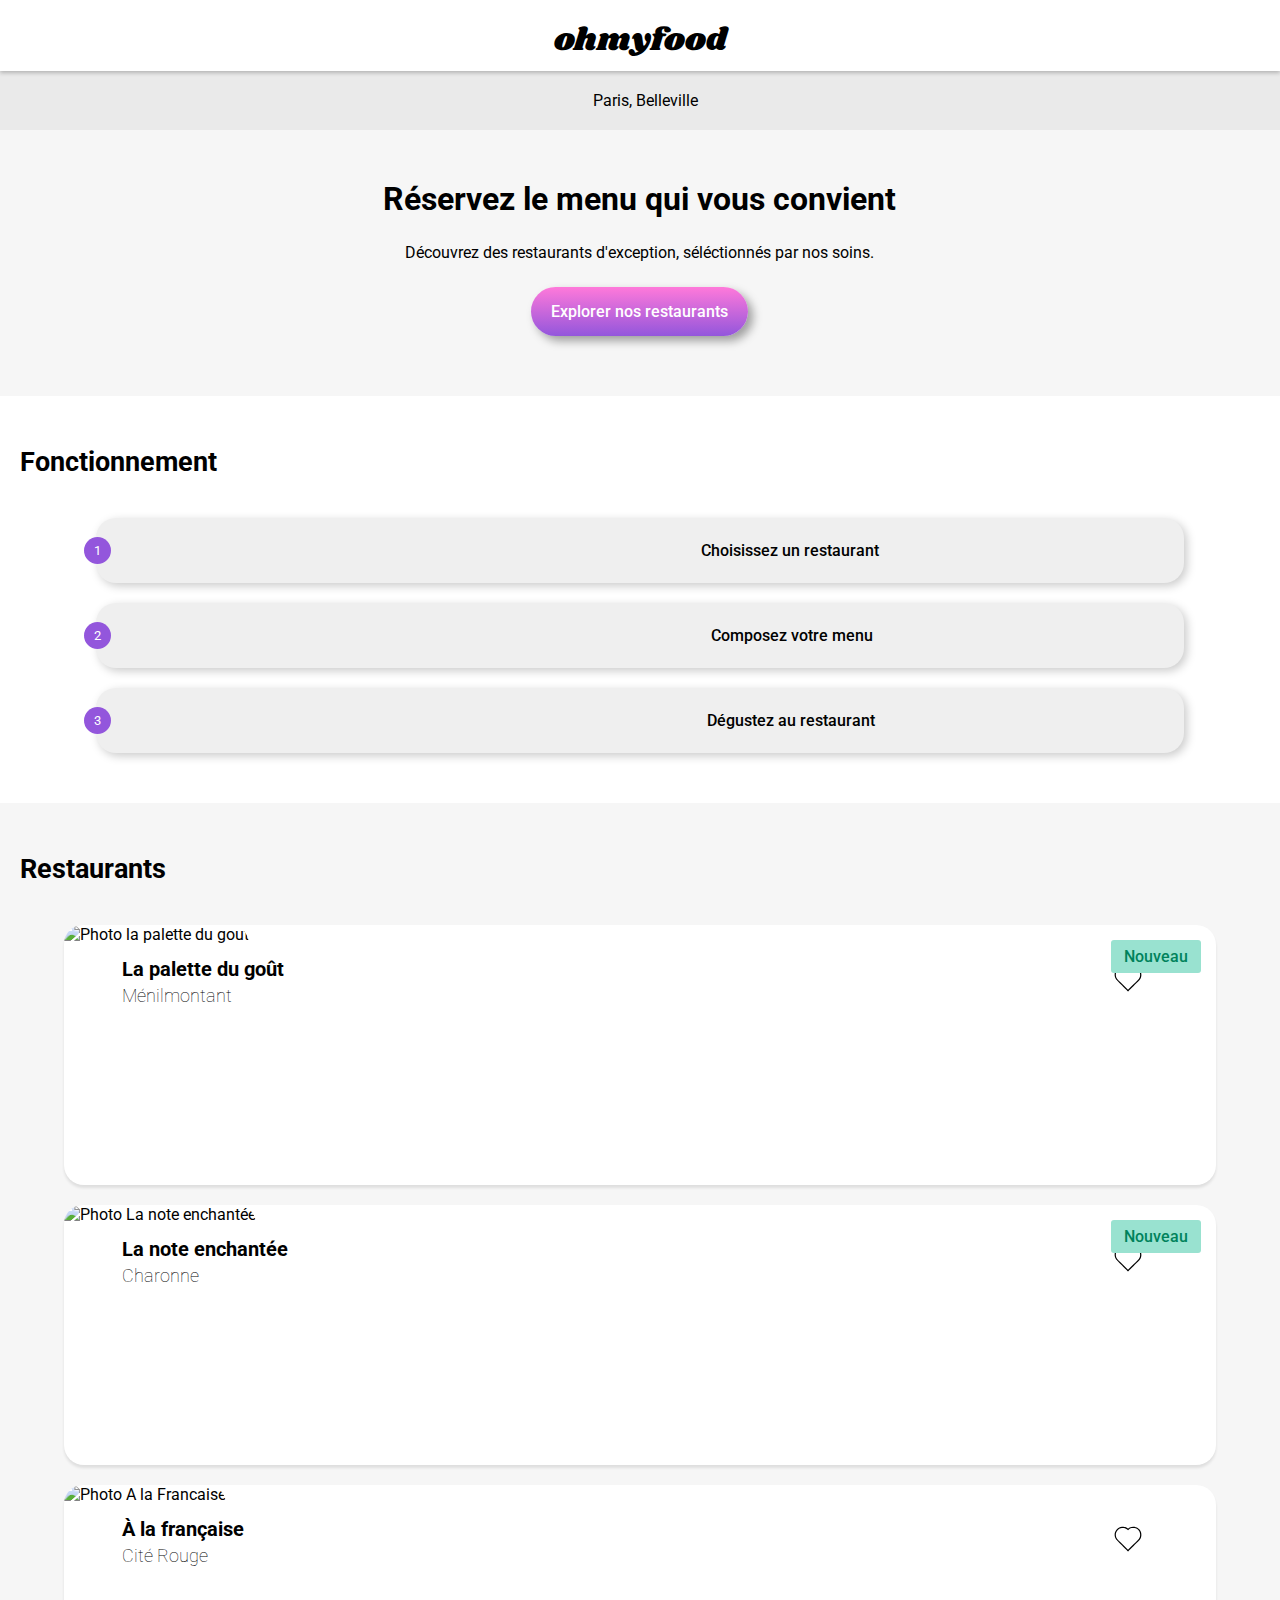
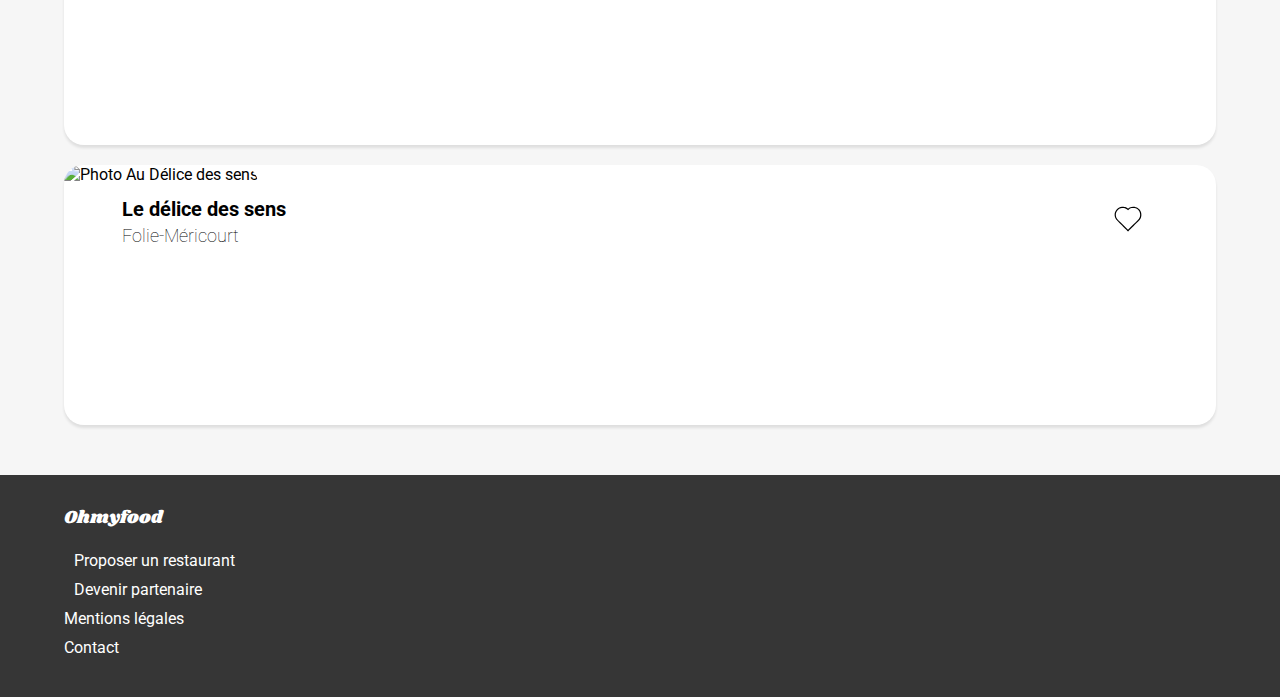
==== index.html @ a5ba0d04 "Update Main Page" ====
<!DOCTYPE html>
<html lang="fr">

<head>
    <meta charset="UTF-8">
    <meta name="viewport" content="width=device-width, initial-scale=1.0">
    <meta name="author" content="Christopher Ferreira">
    <meta name="description" content="Accueil - OhMyFood">

    <!-- CDN FONTAwesome-->
    <script src="https://kit.fontawesome.com/409901b42c.js" crossorigin="anonymous"></script>

    <!-- Fonts Shrikhand & Roboto-->
    <link rel="preconnect" href="https://fonts.googleapis.com">
    <link rel="preconnect" href="https://fonts.gstatic.com" crossorigin>
    <link
        href="https://fonts.googleapis.com/css2?family=Roboto:ital,wght@0,100;0,300;0,400;0,500;0,700;1,300;1,400&family=Shrikhand&display=swap"
        rel="stylesheet">

    <!-- Style File -->
    <link rel="stylesheet" href="./CSS/style.css">

    <title>Oh My Food - HomePage</title>
</head>

<body>
    <header class="header">
        <h1 class="logo">ohmyfood</h1>
    </header>

    <section class="banner">
        <div class="localisation">
            <i class="fas fa-map-marker-alt"></i>
            <p class="loca-txt">Paris, Belleville</p>
        </div>
        <div class="exploration">
            <div class="explo-content">
                <h1 class="explo-title">Réservez le menu qui vous convient</h1>
                <p class="explo-txt">Découvrez des restaurants d'exception, séléctionnés par nos soins.</p>
                <a href="#" class="btn-explo">Explorer nos restaurants</a>
            </div>
        </div>
    </section>

    <main>
        <div class="fonctionnement">
            <h1>Fonctionnement</h1>
            <button class="btn-fonction">
                <span class="number">1</span>
                <i class="fas fa-mobile-alt fa-lg logo-fonction"></i>
                <p>Choisissez un restaurant</p>
            </button>
            <button class="btn-fonction">
                <span class="number">2</span>
                <i class="fas fa-list-ul fa-lg logo-fonction"></i>
                <p>Composez votre menu</p>
            </button>
            <button class="btn-fonction">
                <span class="number">3</span>
                <i class="fas fa-store fa-lg logo-fonction"></i>
                <p>Dégustez au restaurant</p>
            </button>
        </div>
        <div class="restaurant">
            <h1>Restaurants</h1>
            <a href="./palettedugout.html" class="card-restaurant">
                <span class="new">Nouveau</span>
                <img src="./images/restaurants/jay-wennington-N_Y88TWmGwA-unsplash.jpg" alt="Photo la palette du gout">
                <div class="card-content">
                    <div class="card-txt">
                        <h2>La palette du goût</h2>
                        <p>Ménilmontant</p>
                    </div>
                    <div class="like-box">
                        <?xml version="1.0" standalone="no"?>
                        <!DOCTYPE svg
                            PUBLIC "-//W3C//DTD SVG 20010904//EN" "http://www.w3.org/TR/2001/REC-SVG-20010904/DTD/svg10.dtd">
                        <svg version="1.0" xmlns="http://www.w3.org/2000/svg" class="card-like" width="1280.000000pt"
                            height="1280.000000pt" viewBox="0 0 1280.000000 1280.000000"
                            preserveAspectRatio="xMidYMid meet">
                            <g transform="translate(0.000000,1280.000000) scale(0.100000,-0.100000)" fill="#000000"
                                stroke="none">
                                <path d="M5120 9019 c-413 -37 -793 -219 -1086 -520 -241 -249 -390 -538 -461
                        -894 -25 -128 -25 -492 0 -620 53 -266 158 -511 308 -718 54 -74 2504 -2537
                        2524 -2537 16 0 2415 2407 2472 2480 222 286 343 594 374 958 34 389 -83 809
                        -319 1142 -86 121 -270 306 -392 392 -522 370 -1204 427 -1775 149 -102 -50
                        -229 -128 -300 -185 -22 -18 -45 -35 -51 -39 -6 -3 -58 27 -115 68 -122 88
                        -345 202 -477 245 -124 40 -263 67 -402 80 -128 11 -164 11 -300 -1z m462
                        -278 c270 -58 515 -188 721 -381 l98 -93 27 24 c15 13 62 56 105 96 175 162
                        379 272 624 337 274 73 605 58 873 -39 715 -259 1115 -1021 923 -1760 -50
                        -193 -132 -363 -249 -517 -39 -52 -476 -496 -1183 -1203 l-1121 -1120 -1121
                        1120 c-720 720 -1143 1150 -1184 1204 -123 163 -219 379 -266 601 -29 139 -32
                        408 -6 545 43 222 146 458 271 625 134 179 342 350 540 444 137 66 325 121
                        476 140 90 11 377 -3 472 -23z" />
                            </g>
                        </svg>
                    </div>
                </div>
            </a>
            <a href="./noteenchantee.html" class="card-restaurant">
                <span class="new">Nouveau</span>
                <img src="./images/restaurants/stil-u2Lp8tXIcjw-unsplash.jpg" alt="Photo La note enchantée">
                <div class="card-content">
                    <div class="card-txt">
                        <h2>La note enchantée</h2>
                        <p>Charonne</p>
                    </div>
                    <div class="like-box">
                        <?xml version="1.0" standalone="no"?>
                        <!DOCTYPE svg
                            PUBLIC "-//W3C//DTD SVG 20010904//EN" "http://www.w3.org/TR/2001/REC-SVG-20010904/DTD/svg10.dtd">
                        <svg version="1.0" xmlns="http://www.w3.org/2000/svg" class="card-like" width="1280.000000pt"
                            height="1280.000000pt" viewBox="0 0 1280.000000 1280.000000"
                            preserveAspectRatio="xMidYMid meet">
                            <g transform="translate(0.000000,1280.000000) scale(0.100000,-0.100000)" fill="#000000"
                                stroke="none">
                                <path d="M5120 9019 c-413 -37 -793 -219 -1086 -520 -241 -249 -390 -538 -461
                        -894 -25 -128 -25 -492 0 -620 53 -266 158 -511 308 -718 54 -74 2504 -2537
                        2524 -2537 16 0 2415 2407 2472 2480 222 286 343 594 374 958 34 389 -83 809
                        -319 1142 -86 121 -270 306 -392 392 -522 370 -1204 427 -1775 149 -102 -50
                        -229 -128 -300 -185 -22 -18 -45 -35 -51 -39 -6 -3 -58 27 -115 68 -122 88
                        -345 202 -477 245 -124 40 -263 67 -402 80 -128 11 -164 11 -300 -1z m462
                        -278 c270 -58 515 -188 721 -381 l98 -93 27 24 c15 13 62 56 105 96 175 162
                        379 272 624 337 274 73 605 58 873 -39 715 -259 1115 -1021 923 -1760 -50
                        -193 -132 -363 -249 -517 -39 -52 -476 -496 -1183 -1203 l-1121 -1120 -1121
                        1120 c-720 720 -1143 1150 -1184 1204 -123 163 -219 379 -266 601 -29 139 -32
                        408 -6 545 43 222 146 458 271 625 134 179 342 350 540 444 137 66 325 121
                        476 140 90 11 377 -3 472 -23z" />
                            </g>
                        </svg>
                    </div>
                </div>
            </a>
            <a href="./alafrancaise.html" class="card-restaurant">
                <img src="./images/restaurants/toa-heftiba-DQKerTsQwi0-unsplash.jpg" alt="Photo A la Francaise">
                <div class="card-content">
                    <div class="card-txt">
                        <h2>À la française</h2>
                        <p>Cité Rouge</p>
                    </div>
                    <div class="like-box">
                        <?xml version="1.0" standalone="no"?>
                        <!DOCTYPE svg
                            PUBLIC "-//W3C//DTD SVG 20010904//EN" "http://www.w3.org/TR/2001/REC-SVG-20010904/DTD/svg10.dtd">
                        <svg version="1.0" xmlns="http://www.w3.org/2000/svg" class="card-like" width="1280.000000pt"
                            height="1280.000000pt" viewBox="0 0 1280.000000 1280.000000"
                            preserveAspectRatio="xMidYMid meet">
                            <g transform="translate(0.000000,1280.000000) scale(0.100000,-0.100000)" fill="#000000"
                                stroke="none">
                                <path d="M5120 9019 c-413 -37 -793 -219 -1086 -520 -241 -249 -390 -538 -461
                        -894 -25 -128 -25 -492 0 -620 53 -266 158 -511 308 -718 54 -74 2504 -2537
                        2524 -2537 16 0 2415 2407 2472 2480 222 286 343 594 374 958 34 389 -83 809
                        -319 1142 -86 121 -270 306 -392 392 -522 370 -1204 427 -1775 149 -102 -50
                        -229 -128 -300 -185 -22 -18 -45 -35 -51 -39 -6 -3 -58 27 -115 68 -122 88
                        -345 202 -477 245 -124 40 -263 67 -402 80 -128 11 -164 11 -300 -1z m462
                        -278 c270 -58 515 -188 721 -381 l98 -93 27 24 c15 13 62 56 105 96 175 162
                        379 272 624 337 274 73 605 58 873 -39 715 -259 1115 -1021 923 -1760 -50
                        -193 -132 -363 -249 -517 -39 -52 -476 -496 -1183 -1203 l-1121 -1120 -1121
                        1120 c-720 720 -1143 1150 -1184 1204 -123 163 -219 379 -266 601 -29 139 -32
                        408 -6 545 43 222 146 458 271 625 134 179 342 350 540 444 137 66 325 121
                        476 140 90 11 377 -3 472 -23z" />
                            </g>
                        </svg>
                    </div>
                </div>
            </a>
            <a href="./delicedessens.html" class="card-restaurant">
                <img src="./images/restaurants/louis-hansel-shotsoflouis-qNBGVyOCY8Q-unsplash.jpg"
                    alt="Photo Au Délice des sens">
                <div class="card-content">
                    <div class="card-txt">
                        <h2>Le délice des sens</h2>
                        <p>Folie-Méricourt</p>
                    </div>
                    <div class="like-box">
                        <?xml version="1.0" standalone="no"?>
                        <!DOCTYPE svg
                            PUBLIC "-//W3C//DTD SVG 20010904//EN" "http://www.w3.org/TR/2001/REC-SVG-20010904/DTD/svg10.dtd">
                        <svg version="1.0" xmlns="http://www.w3.org/2000/svg" class="card-like" width="1280.000000pt"
                            height="1280.000000pt" viewBox="0 0 1280.000000 1280.000000"
                            preserveAspectRatio="xMidYMid meet">
                            <g transform="translate(0.000000,1280.000000) scale(0.100000,-0.100000)" fill="#000000"
                                stroke="none">
                                <path d="M5120 9019 c-413 -37 -793 -219 -1086 -520 -241 -249 -390 -538 -461
                        -894 -25 -128 -25 -492 0 -620 53 -266 158 -511 308 -718 54 -74 2504 -2537
                        2524 -2537 16 0 2415 2407 2472 2480 222 286 343 594 374 958 34 389 -83 809
                        -319 1142 -86 121 -270 306 -392 392 -522 370 -1204 427 -1775 149 -102 -50
                        -229 -128 -300 -185 -22 -18 -45 -35 -51 -39 -6 -3 -58 27 -115 68 -122 88
                        -345 202 -477 245 -124 40 -263 67 -402 80 -128 11 -164 11 -300 -1z m462
                        -278 c270 -58 515 -188 721 -381 l98 -93 27 24 c15 13 62 56 105 96 175 162
                        379 272 624 337 274 73 605 58 873 -39 715 -259 1115 -1021 923 -1760 -50
                        -193 -132 -363 -249 -517 -39 -52 -476 -496 -1183 -1203 l-1121 -1120 -1121
                        1120 c-720 720 -1143 1150 -1184 1204 -123 163 -219 379 -266 601 -29 139 -32
                        408 -6 545 43 222 146 458 271 625 134 179 342 350 540 444 137 66 325 121
                        476 140 90 11 377 -3 472 -23z" />
                            </g>
                        </svg>
                    </div>
                </div>
            </a>
        </div>
    </main>

    <footer>
        <div class="footer-content">
            <h1>Ohmyfood</h1>
            <a href="#"><i class="fas fa-utensils fa-sm footer-icon"></i> Proposer un restaurant</a>
            <a href="#"><i class="fas fa-hands-helping fa-xs footer-icon"></i>Devenir partenaire</a>
            <a href="#">Mentions légales</a>
            <a href="mailto:ferreiradivers@gmail.com">Contact</a>
        </div>
    </footer>
</body>

</html>
---- CSS/style.css ----
/* Fonts Variables */
/* Colors */
/* WebSite CSS */
* {
  margin: 0;
  font-family: "Roboto", sans-serif;
}

/* HEADER Block */
.header {
  position: relative;
  padding: 17px 0 7px 0;
  -webkit-box-shadow: 0 2px 4px rgba(0, 0, 0, 0.23);
          box-shadow: 0 2px 4px rgba(0, 0, 0, 0.23);
}

.header-menu {
  display: -webkit-box;
  display: -ms-flexbox;
  display: flex;
  -webkit-box-orient: horizontal;
  -webkit-box-direction: normal;
      -ms-flex-direction: row;
          flex-direction: row;
  -webkit-box-align: center;
      -ms-flex-align: center;
          align-items: center;
  -webkit-box-pack: start;
      -ms-flex-pack: start;
          justify-content: flex-start;
}

.logo {
  font-family: "Shrikhand", cursive;
  text-align: center;
  font-weight: 400;
}

/* Banner Block */
.banner {
  background-color: #f6f6f6;
  width: 100%;
}

/* Localisation Zone */
.localisation {
  width: 100%;
  background-color: #eaeaea;
  padding: 20px 0 20px 0;
  display: -webkit-box;
  display: -ms-flexbox;
  display: flex;
  -webkit-box-orient: horizontal;
  -webkit-box-direction: normal;
      -ms-flex-direction: row;
          flex-direction: row;
  -webkit-box-pack: center;
      -ms-flex-pack: center;
          justify-content: center;
  -ms-flex-line-pack: center;
      align-content: center;
  gap: 10px;
}

.loca-txt {
  font-weight: normal;
}

/* Exploration */
.exploration {
  width: 100%;
  padding: 50px 0 60px 0;
}

.explo-content {
  width: 86%;
  text-align: center;
  margin: auto;
  display: -webkit-box;
  display: -ms-flexbox;
  display: flex;
  -ms-flex-line-pack: center;
      align-content: center;
  -webkit-box-align: center;
      -ms-flex-align: center;
          align-items: center;
  -webkit-box-orient: vertical;
  -webkit-box-direction: normal;
      -ms-flex-direction: column;
          flex-direction: column;
  gap: 25px;
}

/* Bouton Explorer */
.btn-explo {
  border: none;
  text-decoration: none;
  font-weight: 500;
  font-size: 16;
  color: #fff;
  border-radius: 100px;
  padding: 15px 20px;
  background-image: -webkit-gradient(linear, left bottom, left top, from(#9356DC), to(#FF79DA));
  background-image: linear-gradient(0deg, #9356DC, #FF79DA);
  -webkit-box-shadow: 5px 5px 10px rgba(0, 0, 0, 0.356);
          box-shadow: 5px 5px 10px rgba(0, 0, 0, 0.356);
}

.btn-explo:hover {
  cursor: pointer;
  opacity: 0.7;
  -webkit-box-shadow: 5px 4px 3px rgba(0, 0, 0, 0.296);
          box-shadow: 5px 4px 3px rgba(0, 0, 0, 0.296);
}

/* Main Content */
main {
  width: 100%;
  display: -webkit-box;
  display: -ms-flexbox;
  display: flex;
  -webkit-box-orient: vertical;
  -webkit-box-direction: normal;
      -ms-flex-direction: column;
          flex-direction: column;
  -webkit-box-align: center;
      -ms-flex-align: center;
          align-items: center;
}

/* Fonctionnement Block */
.fonctionnement {
  width: 100%;
  display: -webkit-box;
  display: -ms-flexbox;
  display: flex;
  -webkit-box-orient: vertical;
  -webkit-box-direction: normal;
      -ms-flex-direction: column;
          flex-direction: column;
  -ms-flex-line-pack: start;
      align-content: flex-start;
  gap: 20px;
  padding: 50px 0 50px 0;
}

.fonctionnement h1 {
  font-weight: bold;
  font-size: 27px;
  padding: 0 0 20px 20px;
}

/* Bouton Fonction */
.btn-fonction {
  position: relative;
  display: -webkit-box;
  display: -ms-flexbox;
  display: flex;
  -webkit-box-orient: horizontal;
  -webkit-box-direction: normal;
      -ms-flex-direction: row;
          flex-direction: row;
  -ms-flex-line-pack: center;
      align-content: center;
  -webkit-box-align: center;
      -ms-flex-align: center;
          align-items: center;
  -webkit-box-pack: space-evenly;
      -ms-flex-pack: space-evenly;
          justify-content: space-evenly;
  width: 85%;
  margin: auto;
  border-radius: 20px;
  height: 65px;
  border: none;
  -webkit-box-shadow: 3px 3px 10px rgba(0, 0, 0, 0.206);
          box-shadow: 3px 3px 10px rgba(0, 0, 0, 0.206);
}

.btn-fonction:hover {
  cursor: pointer;
  background-color: #ff79d918;
}

.number {
  display: block;
  position: absolute;
  left: -12px;
  background-color: #9356DC;
  color: #fff;
  border-radius: 50px;
  padding: 6px 10px;
}

.logo-fonction {
  color: #808080;
}

.btn-fonction p {
  font-size: 16px;
  font-weight: 500;
}

/* Restaurant List Block */
.restaurant {
  width: 100%;
  background-color: #f6f6f6;
  display: -webkit-box;
  display: -ms-flexbox;
  display: flex;
  -webkit-box-orient: vertical;
  -webkit-box-direction: normal;
      -ms-flex-direction: column;
          flex-direction: column;
  padding: 50px 0 50px 0;
  gap: 20px;
}

.restaurant h1 {
  font-weight: bold;
  font-size: 27px;
  padding: 0 0 20px 20px;
}

/* Card Restaurants */
.card-restaurant {
  width: 90%;
  height: 260px;
  background-color: #fff;
  border-radius: 20px;
  margin: auto;
  display: block;
  position: relative;
  -webkit-box-shadow: 0 3px 3px rgba(0, 0, 0, 0.096);
          box-shadow: 0 3px 3px rgba(0, 0, 0, 0.096);
  text-decoration: none;
  color: #000;
}

.card-restaurant:hover {
  cursor: pointer;
  opacity: 0.7;
  -webkit-box-shadow: 5px 4px 3px rgba(0, 0, 0, 0.296);
          box-shadow: 5px 4px 3px rgba(0, 0, 0, 0.296);
}

.card-restaurant img {
  width: 100%;
  height: 70%;
  border-radius: 20px 20px 0 0;
  -o-object-fit: cover;
     object-fit: cover;
}

.card-content {
  width: 90%;
  display: -webkit-box;
  display: -ms-flexbox;
  display: flex;
  margin: auto;
  -webkit-box-orient: horizontal;
  -webkit-box-direction: normal;
      -ms-flex-direction: row;
          flex-direction: row;
  -webkit-box-pack: justify;
      -ms-flex-pack: justify;
          justify-content: space-between;
  -webkit-box-align: center;
      -ms-flex-align: center;
          align-items: center;
}

.card-restaurant h2 {
  font-size: 20px;
  font-weight: bold;
  margin-bottom: 4px;
}

.card-content p {
  font-size: 18px;
  font-weight: lighter;
}

.card-like {
  width: 60px;
  height: 70px;
}

/* Etiquette New */
.new {
  position: absolute;
  top: 15px;
  right: 15px;
  padding: 7px 13px;
  border-radius: 3px;
  background-color: #99E2D0;
  color: #00825c;
  font-weight: 500;
  font-size: 16px;
}

/* FOOTER Block */
footer {
  width: 100%;
  background-color: #363636;
  color: #fff;
}

.footer-content {
  width: 90%;
  margin: auto;
  padding: 30px 0 40px 0;
  display: -webkit-box;
  display: -ms-flexbox;
  display: flex;
  -webkit-box-orient: vertical;
  -webkit-box-direction: normal;
      -ms-flex-direction: column;
          flex-direction: column;
  -webkit-box-align: start;
      -ms-flex-align: start;
          align-items: flex-start;
  gap: 10px;
}

.footer-content h1 {
  font-family: "Shrikhand", cursive;
  font-size: 18px;
  font-weight: 200;
  padding-bottom: 10px;
}

.footer-content a {
  text-decoration: none;
  color: #fff;
}

.footer-content a:hover {
  cursor: pointer;
  color: #FF79DA;
}

.footer-icon {
  margin-right: 10px;
}
/*# sourceMappingURL=style.css.map */
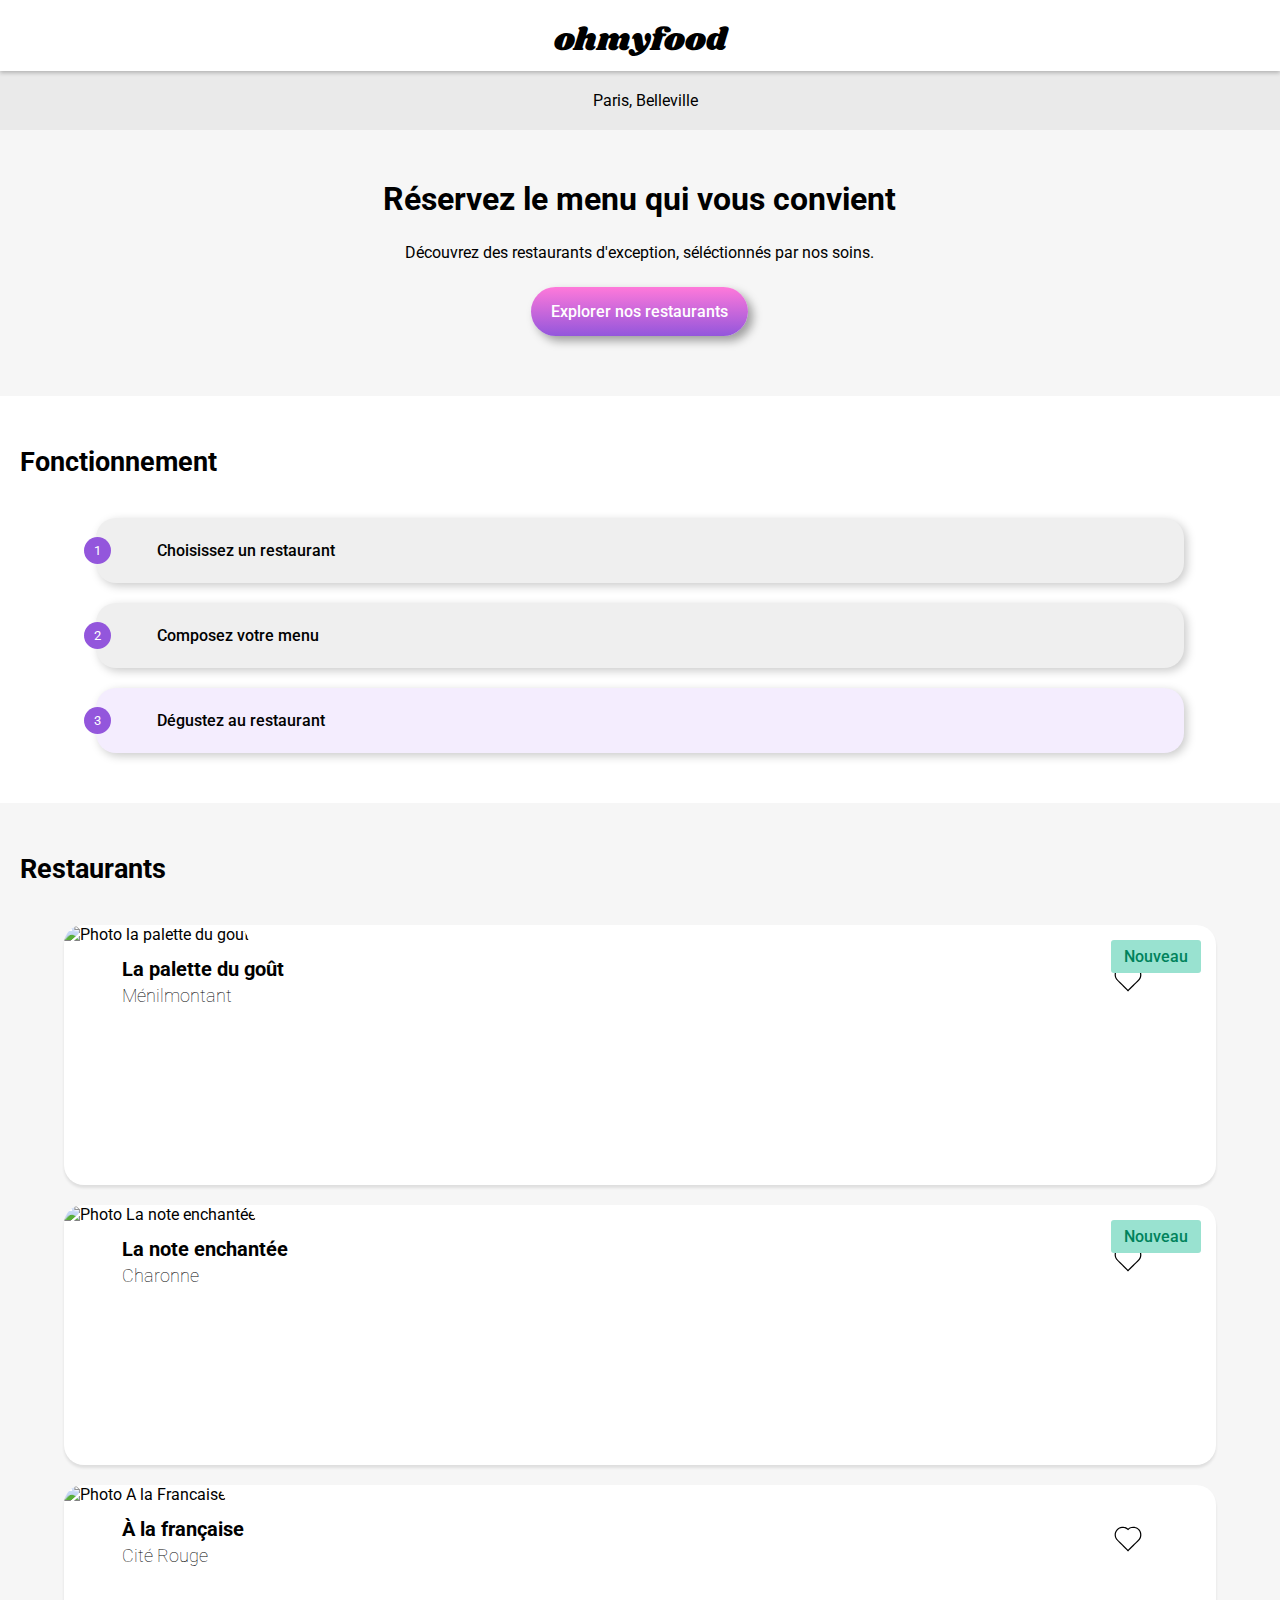
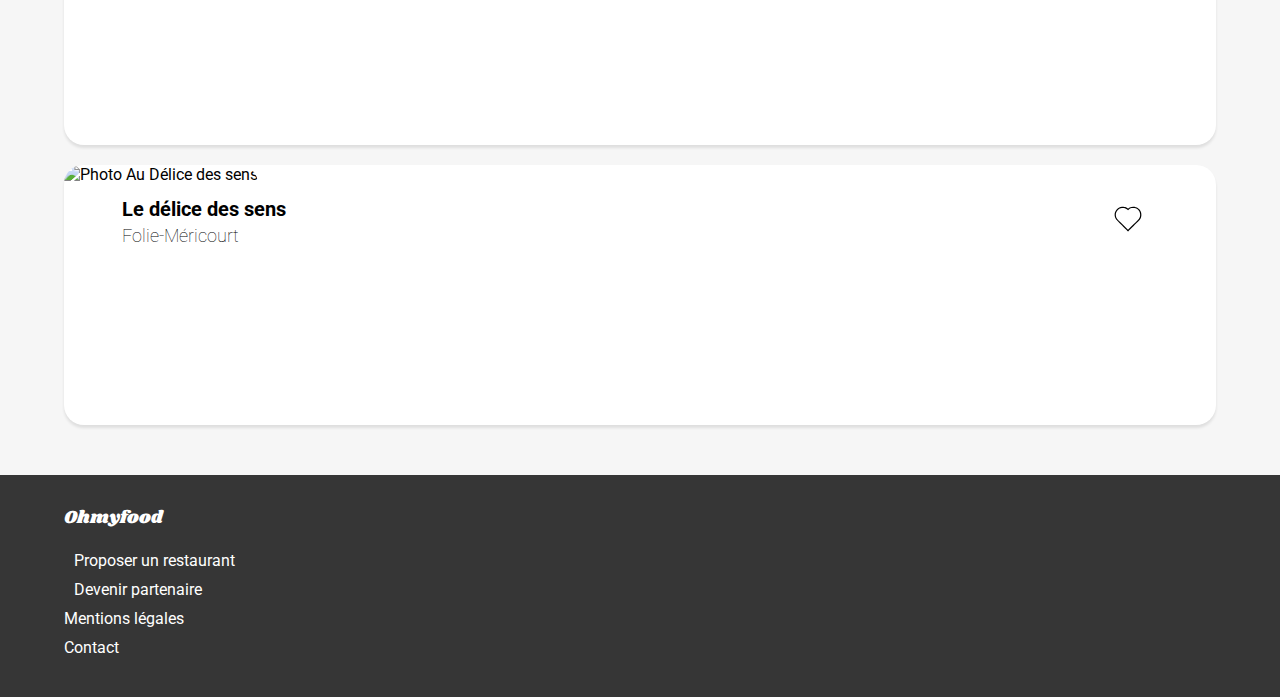
==== commit bd783102: "Menu 1" ====
--- a/index.html
+++ b/index.html
@@ -42,7 +42,7 @@
         </div>
     </section>
 
-    <main>
+    <main class="main-index">
         <div class="fonctionnement">
             <h1>Fonctionnement</h1>
             <button class="btn-fonction">
@@ -55,7 +55,7 @@
                 <i class="fas fa-list-ul fa-lg logo-fonction"></i>
                 <p>Composez votre menu</p>
             </button>
-            <button class="btn-fonction">
+            <button class="btn-fonction third-fonction">
                 <span class="number">3</span>
                 <i class="fas fa-store fa-lg logo-fonction"></i>
                 <p>Dégustez au restaurant</p>
@@ -72,12 +72,8 @@
                         <p>Ménilmontant</p>
                     </div>
                     <div class="like-box">
-                        <?xml version="1.0" standalone="no"?>
-                        <!DOCTYPE svg
-                            PUBLIC "-//W3C//DTD SVG 20010904//EN" "http://www.w3.org/TR/2001/REC-SVG-20010904/DTD/svg10.dtd">
-                        <svg version="1.0" xmlns="http://www.w3.org/2000/svg" class="card-like" width="1280.000000pt"
-                            height="1280.000000pt" viewBox="0 0 1280.000000 1280.000000"
-                            preserveAspectRatio="xMidYMid meet">
+                        <svg version="1.0" xmlns="http://www.w3.org/2000/svg" class="card-like"
+                            viewBox="0 0 1280.000000 1280.000000" preserveAspectRatio="xMidYMid meet">
                             <g transform="translate(0.000000,1280.000000) scale(0.100000,-0.100000)" fill="#000000"
                                 stroke="none">
                                 <path d="M5120 9019 c-413 -37 -793 -219 -1086 -520 -241 -249 -390 -538 -461
@@ -106,12 +102,8 @@
                         <p>Charonne</p>
                     </div>
                     <div class="like-box">
-                        <?xml version="1.0" standalone="no"?>
-                        <!DOCTYPE svg
-                            PUBLIC "-//W3C//DTD SVG 20010904//EN" "http://www.w3.org/TR/2001/REC-SVG-20010904/DTD/svg10.dtd">
-                        <svg version="1.0" xmlns="http://www.w3.org/2000/svg" class="card-like" width="1280.000000pt"
-                            height="1280.000000pt" viewBox="0 0 1280.000000 1280.000000"
-                            preserveAspectRatio="xMidYMid meet">
+                        <svg version="1.0" xmlns="http://www.w3.org/2000/svg" class="card-like"
+                            viewBox="0 0 1280.000000 1280.000000" preserveAspectRatio="xMidYMid meet">
                             <g transform="translate(0.000000,1280.000000) scale(0.100000,-0.100000)" fill="#000000"
                                 stroke="none">
                                 <path d="M5120 9019 c-413 -37 -793 -219 -1086 -520 -241 -249 -390 -538 -461
@@ -139,12 +131,8 @@
                         <p>Cité Rouge</p>
                     </div>
                     <div class="like-box">
-                        <?xml version="1.0" standalone="no"?>
-                        <!DOCTYPE svg
-                            PUBLIC "-//W3C//DTD SVG 20010904//EN" "http://www.w3.org/TR/2001/REC-SVG-20010904/DTD/svg10.dtd">
-                        <svg version="1.0" xmlns="http://www.w3.org/2000/svg" class="card-like" width="1280.000000pt"
-                            height="1280.000000pt" viewBox="0 0 1280.000000 1280.000000"
-                            preserveAspectRatio="xMidYMid meet">
+                        <svg version="1.0" xmlns="http://www.w3.org/2000/svg" class="card-like"
+                            viewBox="0 0 1280.000000 1280.000000" preserveAspectRatio="xMidYMid meet">
                             <g transform="translate(0.000000,1280.000000) scale(0.100000,-0.100000)" fill="#000000"
                                 stroke="none">
                                 <path d="M5120 9019 c-413 -37 -793 -219 -1086 -520 -241 -249 -390 -538 -461
@@ -173,12 +161,8 @@
                         <p>Folie-Méricourt</p>
                     </div>
                     <div class="like-box">
-                        <?xml version="1.0" standalone="no"?>
-                        <!DOCTYPE svg
-                            PUBLIC "-//W3C//DTD SVG 20010904//EN" "http://www.w3.org/TR/2001/REC-SVG-20010904/DTD/svg10.dtd">
-                        <svg version="1.0" xmlns="http://www.w3.org/2000/svg" class="card-like" width="1280.000000pt"
-                            height="1280.000000pt" viewBox="0 0 1280.000000 1280.000000"
-                            preserveAspectRatio="xMidYMid meet">
+                        <svg version="1.0" xmlns="http://www.w3.org/2000/svg" class="card-like"
+                            viewBox="0 0 1280.000000 1280.000000" preserveAspectRatio="xMidYMid meet">
                             <g transform="translate(0.000000,1280.000000) scale(0.100000,-0.100000)" fill="#000000"
                                 stroke="none">
                                 <path d="M5120 9019 c-413 -37 -793 -219 -1086 -520 -241 -249 -390 -538 -461
--- a/CSS/style.css
+++ b/CSS/style.css
@@ -12,22 +12,6 @@
   padding: 17px 0 7px 0;
   -webkit-box-shadow: 0 2px 4px rgba(0, 0, 0, 0.23);
           box-shadow: 0 2px 4px rgba(0, 0, 0, 0.23);
-}
-
-.header-menu {
-  display: -webkit-box;
-  display: -ms-flexbox;
-  display: flex;
-  -webkit-box-orient: horizontal;
-  -webkit-box-direction: normal;
-      -ms-flex-direction: row;
-          flex-direction: row;
-  -webkit-box-align: center;
-      -ms-flex-align: center;
-          align-items: center;
-  -webkit-box-pack: start;
-      -ms-flex-pack: start;
-          justify-content: flex-start;
 }
 
 .logo {
@@ -114,7 +98,7 @@
 }
 
 /* Main Content */
-main {
+.main-index {
   width: 100%;
   display: -webkit-box;
   display: -ms-flexbox;
@@ -165,9 +149,9 @@
   -webkit-box-align: center;
       -ms-flex-align: center;
           align-items: center;
-  -webkit-box-pack: space-evenly;
-      -ms-flex-pack: space-evenly;
-          justify-content: space-evenly;
+  -webkit-box-pack: start;
+      -ms-flex-pack: start;
+          justify-content: flex-start;
   width: 85%;
   margin: auto;
   border-radius: 20px;
@@ -175,11 +159,15 @@
   border: none;
   -webkit-box-shadow: 3px 3px 10px rgba(0, 0, 0, 0.206);
           box-shadow: 3px 3px 10px rgba(0, 0, 0, 0.206);
-}
-
-.btn-fonction:hover {
-  cursor: pointer;
-  background-color: #ff79d918;
+  gap: 20px;
+}
+
+.third-fonction {
+  background-color: #f4edfe;
+}
+
+.third-fonction .logo-fonction {
+  color: #9356DC;
 }
 
 .number {
@@ -194,6 +182,7 @@
 
 .logo-fonction {
   color: #808080;
+  margin-left: 35px;
 }
 
 .btn-fonction p {
@@ -343,4 +332,115 @@
 .footer-icon {
   margin-right: 10px;
 }
+
+/*------- Style For MENU --------*/
+/* Header Menu */
+.header-menu {
+  display: -webkit-box;
+  display: -ms-flexbox;
+  display: flex;
+  -webkit-box-orient: horizontal;
+  -webkit-box-direction: normal;
+      -ms-flex-direction: row;
+          flex-direction: row;
+  -webkit-box-align: center;
+      -ms-flex-align: center;
+          align-items: center;
+  -webkit-box-pack: start;
+      -ms-flex-pack: start;
+          justify-content: flex-start;
+  gap: 65px;
+}
+
+.retour-menu {
+  margin-left: 15px;
+}
+
+/* Banner Menu */
+.banner-menu {
+  position: fixed;
+  width: 100%;
+  height: 250px;
+}
+
+.img-menu {
+  width: 100%;
+  height: 100%;
+}
+
+/* Main Menu Block */
+.main-menu {
+  position: absolute;
+  z-index: 4;
+  top: 255px;
+  background-color: #f6f6f6;
+  border-radius: 30px 30px 0 0;
+  width: 100%;
+}
+
+.menu-titre {
+  display: -webkit-box;
+  display: -ms-flexbox;
+  display: flex;
+  -webkit-box-orient: horizontal;
+  -webkit-box-direction: normal;
+      -ms-flex-direction: row;
+          flex-direction: row;
+  -webkit-box-align: center;
+      -ms-flex-align: center;
+          align-items: center;
+  -ms-flex-pack: distribute;
+      justify-content: space-around;
+}
+
+.menu-titre h1 {
+  font-family: "Shrikhand", cursive;
+  font-size: 25px;
+  font-weight: 100;
+}
+
+.entree-menu {
+  width: 90%;
+  height: auto;
+  display: -webkit-box;
+  display: -ms-flexbox;
+  display: flex;
+  -webkit-box-orient: vertical;
+  -webkit-box-direction: normal;
+      -ms-flex-direction: column;
+          flex-direction: column;
+  margin: auto;
+}
+
+.entree-menu h2 {
+  font-size: 16px;
+  font-weight: lighter;
+}
+
+.ligne-titre {
+  border: 1px solid #99E2D0;
+  width: 11%;
+  margin: 5px 0 10px 0;
+}
+
+.card-plat {
+  background-color: #fff;
+  border-radius: 20px;
+  width: 100%;
+  height: 70px;
+  display: -webkit-box;
+  display: -ms-flexbox;
+  display: flex;
+  -webkit-box-orient: vertical;
+  -webkit-box-direction: normal;
+      -ms-flex-direction: column;
+          flex-direction: column;
+}
+
+/* Footer Menu */
+.footer-menu {
+  position: absolute;
+  z-index: 5;
+  bottom: 0;
+}
 /*# sourceMappingURL=style.css.map */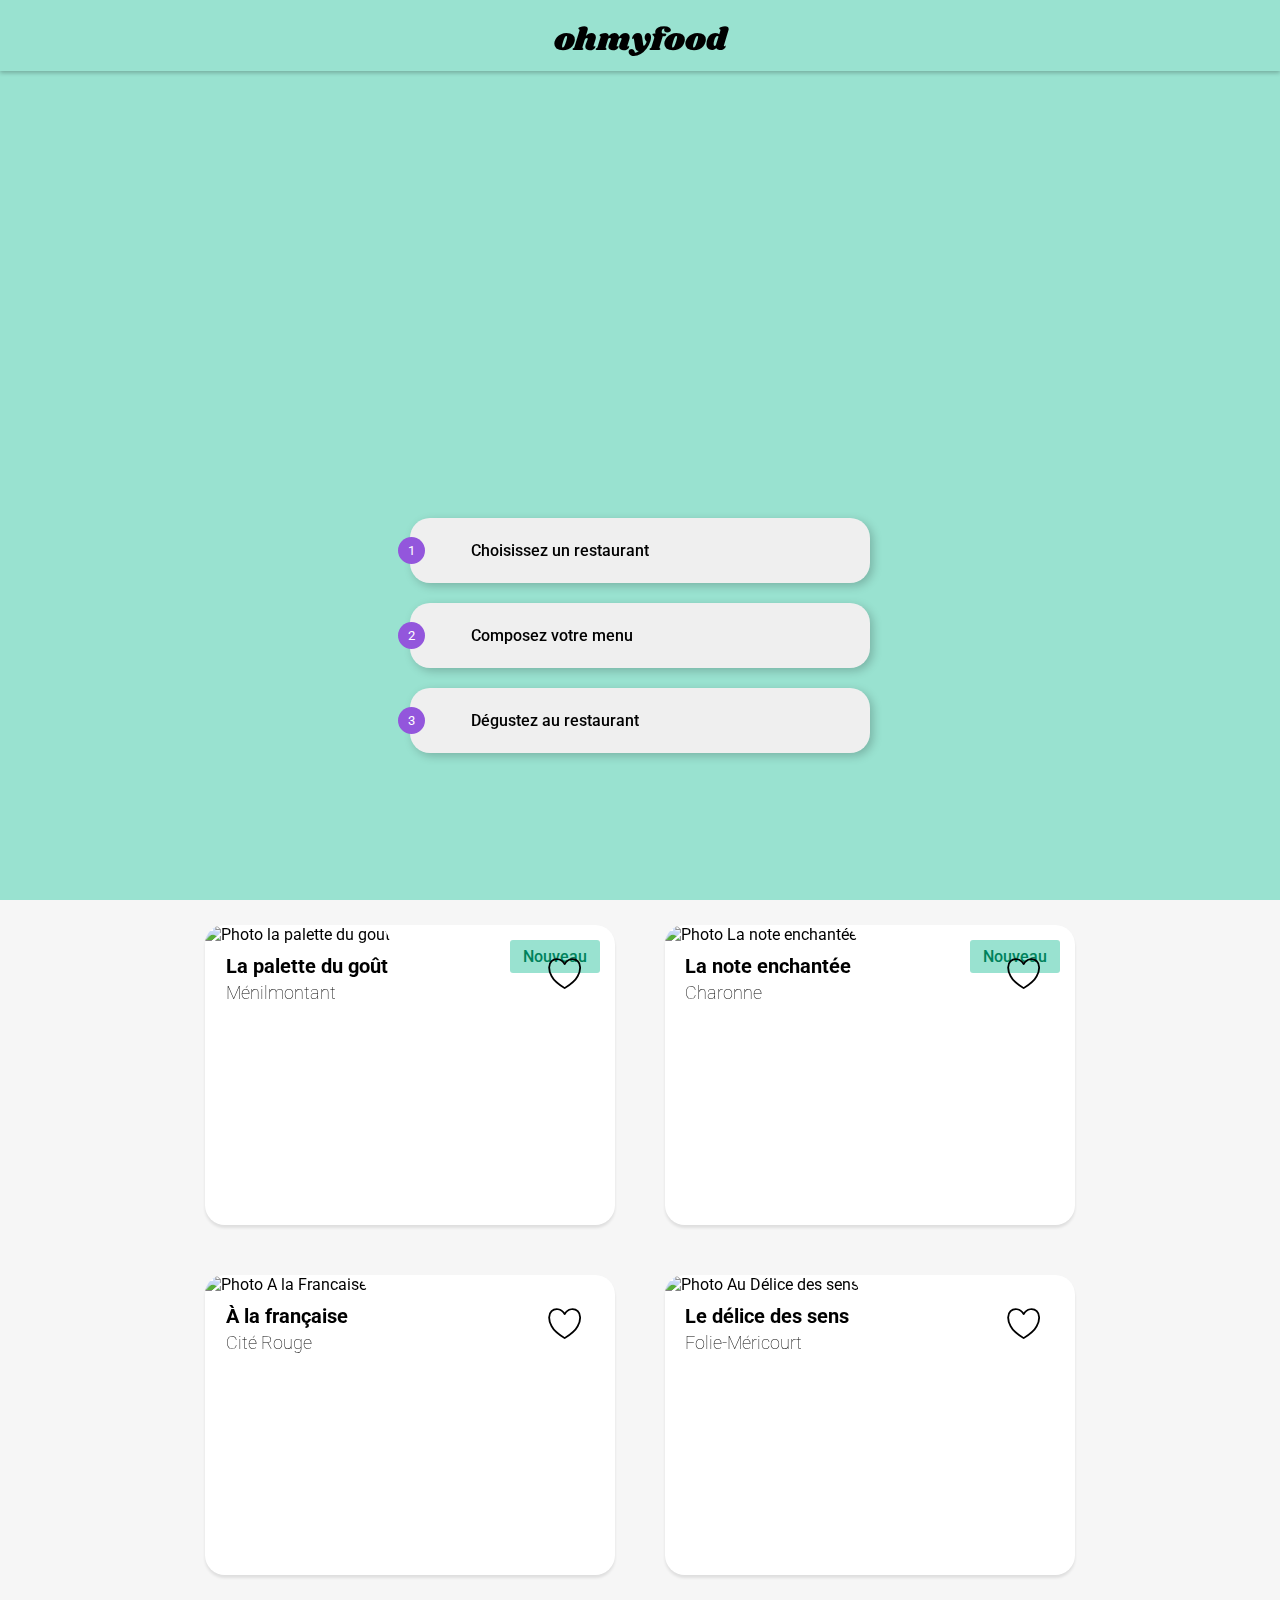
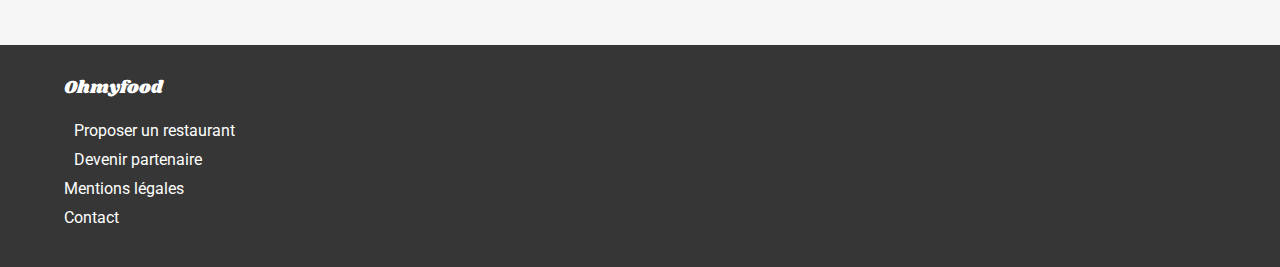
==== commit 6ccd1e65: "Hover setting on Btn" ====
--- a/index.html
+++ b/index.html
@@ -24,14 +24,29 @@
 </head>
 
 <body>
+    <div class="loader">
+        <div class="loader_bar">
+            <label>O</label>
+            <label>h</label>
+            <label>M</label>
+            <label>y</label>
+            <label>F</label>
+            <label>o</label>
+            <label>o</label>
+            <label>d</label>
+        </div>
+    </div>
+
     <header class="header">
         <h1 class="logo">ohmyfood</h1>
     </header>
 
     <section class="banner">
         <div class="localisation">
-            <i class="fas fa-map-marker-alt"></i>
-            <p class="loca-txt">Paris, Belleville</p>
+            <div class="loc-block">
+                <i class="fas fa-map-marker-alt"></i>
+                <p class="loca-txt">Paris, Belleville</p>
+            </div>
         </div>
         <div class="exploration">
             <div class="explo-content">
@@ -43,7 +58,7 @@
     </section>
 
     <main class="main-index">
-        <div class="fonctionnement">
+        <div class="fonctionnement container">
             <h1>Fonctionnement</h1>
             <button class="btn-fonction">
                 <span class="number">1</span>
@@ -55,133 +70,107 @@
                 <i class="fas fa-list-ul fa-lg logo-fonction"></i>
                 <p>Composez votre menu</p>
             </button>
-            <button class="btn-fonction third-fonction">
+            <button class="btn-fonction">
                 <span class="number">3</span>
                 <i class="fas fa-store fa-lg logo-fonction"></i>
                 <p>Dégustez au restaurant</p>
             </button>
         </div>
         <div class="restaurant">
-            <h1>Restaurants</h1>
-            <a href="./palettedugout.html" class="card-restaurant">
-                <span class="new">Nouveau</span>
-                <img src="./images/restaurants/jay-wennington-N_Y88TWmGwA-unsplash.jpg" alt="Photo la palette du gout">
-                <div class="card-content">
-                    <div class="card-txt">
-                        <h2>La palette du goût</h2>
-                        <p>Ménilmontant</p>
-                    </div>
-                    <div class="like-box">
-                        <svg version="1.0" xmlns="http://www.w3.org/2000/svg" class="card-like"
-                            viewBox="0 0 1280.000000 1280.000000" preserveAspectRatio="xMidYMid meet">
-                            <g transform="translate(0.000000,1280.000000) scale(0.100000,-0.100000)" fill="#000000"
-                                stroke="none">
-                                <path d="M5120 9019 c-413 -37 -793 -219 -1086 -520 -241 -249 -390 -538 -461
-                        -894 -25 -128 -25 -492 0 -620 53 -266 158 -511 308 -718 54 -74 2504 -2537
-                        2524 -2537 16 0 2415 2407 2472 2480 222 286 343 594 374 958 34 389 -83 809
-                        -319 1142 -86 121 -270 306 -392 392 -522 370 -1204 427 -1775 149 -102 -50
-                        -229 -128 -300 -185 -22 -18 -45 -35 -51 -39 -6 -3 -58 27 -115 68 -122 88
-                        -345 202 -477 245 -124 40 -263 67 -402 80 -128 11 -164 11 -300 -1z m462
-                        -278 c270 -58 515 -188 721 -381 l98 -93 27 24 c15 13 62 56 105 96 175 162
-                        379 272 624 337 274 73 605 58 873 -39 715 -259 1115 -1021 923 -1760 -50
-                        -193 -132 -363 -249 -517 -39 -52 -476 -496 -1183 -1203 l-1121 -1120 -1121
-                        1120 c-720 720 -1143 1150 -1184 1204 -123 163 -219 379 -266 601 -29 139 -32
-                        408 -6 545 43 222 146 458 271 625 134 179 342 350 540 444 137 66 325 121
-                        476 140 90 11 377 -3 472 -23z" />
-                            </g>
-                        </svg>
-                    </div>
+            <div class="container">
+                <h1>Restaurants</h1>
+                <div class="restaurant-list">
+                    <a href="./menu1.html" class="card-restaurant">
+                        <span class="new">Nouveau</span>
+                        <img src="./images/restaurants/jay-wennington-N_Y88TWmGwA-unsplash.jpg"
+                            alt="Photo la palette du gout">
+                        <div class="card-content">
+                            <div class="card-txt">
+                                <h2>La palette du goût</h2>
+                                <p>Ménilmontant</p>
+                            </div>
+                            <div class="like-box">
+                                <svg class="card-like menu-like" width="100%" height="100%" viewBox="0 0 2481 3508"
+                                    version="1.1" xmlns="http://www.w3.org/2000/svg"
+                                    xmlns:xlink="http://www.w3.org/1999/xlink" xml:space="preserve"
+                                    xmlns:serif="http://www.serif.com/"
+                                    style="fill-rule:evenodd;clip-rule:evenodd;stroke-linecap:round;stroke-linejoin:round;stroke-miterlimit:1.5;">
+                                    <g class="like-inside" transform="matrix(1.59847,0,0,1.40465,-76.1144,-118.406)">
+                                        <path
+                                            d="M808.205,592.193C951.578,292.613 1238.32,292.613 1381.7,442.403C1525.08,592.193 1525.08,891.773 1381.7,1191.35C1281.34,1416.04 1023.26,1640.72 808.205,1790.51C593.145,1640.72 335.074,1416.04 234.712,1191.35C91.339,891.773 91.339,592.193 234.712,442.403C378.086,292.613 664.832,292.613 808.205,592.193Z" />
+                                    </g>
+                                </svg>
+                            </div>
+                        </div>
+                    </a>
+                    <a href="./menu2.html" class="card-restaurant">
+                        <span class="new">Nouveau</span>
+                        <img src="./images/restaurants/stil-u2Lp8tXIcjw-unsplash.jpg" alt="Photo La note enchantée">
+                        <div class="card-content">
+                            <div class="card-txt">
+                                <h2>La note enchantée</h2>
+                                <p>Charonne</p>
+                            </div>
+                            <div class="like-box">
+                                <svg class="card-like menu-like" width="100%" height="100%" viewBox="0 0 2481 3508"
+                                    version="1.1" xmlns="http://www.w3.org/2000/svg"
+                                    xmlns:xlink="http://www.w3.org/1999/xlink" xml:space="preserve"
+                                    xmlns:serif="http://www.serif.com/"
+                                    style="fill-rule:evenodd;clip-rule:evenodd;stroke-linecap:round;stroke-linejoin:round;stroke-miterlimit:1.5;">
+                                    <g class="like-inside" transform="matrix(1.59847,0,0,1.40465,-76.1144,-118.406)">
+                                        <path
+                                            d="M808.205,592.193C951.578,292.613 1238.32,292.613 1381.7,442.403C1525.08,592.193 1525.08,891.773 1381.7,1191.35C1281.34,1416.04 1023.26,1640.72 808.205,1790.51C593.145,1640.72 335.074,1416.04 234.712,1191.35C91.339,891.773 91.339,592.193 234.712,442.403C378.086,292.613 664.832,292.613 808.205,592.193Z" />
+                                    </g>
+                                </svg>
+                            </div>
+                        </div>
+                    </a>
+                    <a href="./menu3.html" class="card-restaurant">
+                        <img src="./images/restaurants/toa-heftiba-DQKerTsQwi0-unsplash.jpg" alt="Photo A la Francaise">
+                        <div class="card-content">
+                            <div class="card-txt">
+                                <h2>À la française</h2>
+                                <p>Cité Rouge</p>
+                            </div>
+                            <div class="like-box">
+                                <svg class="card-like menu-like" width="100%" height="100%" viewBox="0 0 2481 3508"
+                                    version="1.1" xmlns="http://www.w3.org/2000/svg"
+                                    xmlns:xlink="http://www.w3.org/1999/xlink" xml:space="preserve"
+                                    xmlns:serif="http://www.serif.com/"
+                                    style="fill-rule:evenodd;clip-rule:evenodd;stroke-linecap:round;stroke-linejoin:round;stroke-miterlimit:1.5;">
+                                    <g class="like-inside" transform="matrix(1.59847,0,0,1.40465,-76.1144,-118.406)">
+                                        <path
+                                            d="M808.205,592.193C951.578,292.613 1238.32,292.613 1381.7,442.403C1525.08,592.193 1525.08,891.773 1381.7,1191.35C1281.34,1416.04 1023.26,1640.72 808.205,1790.51C593.145,1640.72 335.074,1416.04 234.712,1191.35C91.339,891.773 91.339,592.193 234.712,442.403C378.086,292.613 664.832,292.613 808.205,592.193Z" />
+                                    </g>
+                                </svg>
+                            </div>
+                        </div>
+                    </a>
+                    <a href="./menu4.html" class="card-restaurant">
+                        <img src="./images/restaurants/louis-hansel-shotsoflouis-qNBGVyOCY8Q-unsplash.jpg"
+                            alt="Photo Au Délice des sens">
+                        <div class="card-content">
+                            <div class="card-txt">
+                                <h2>Le délice des sens</h2>
+                                <p>Folie-Méricourt</p>
+                            </div>
+                            <div class="like-box">
+                                <svg class="card-like menu-like" width="100%" height="100%" viewBox="0 0 2481 3508"
+                                    version="1.1" xmlns="http://www.w3.org/2000/svg"
+                                    xmlns:xlink="http://www.w3.org/1999/xlink" xml:space="preserve"
+                                    xmlns:serif="http://www.serif.com/"
+                                    style="fill-rule:evenodd;clip-rule:evenodd;stroke-linecap:round;stroke-linejoin:round;stroke-miterlimit:1.5;">
+                                    <g class="like-inside" transform="matrix(1.59847,0,0,1.40465,-76.1144,-118.406)">
+                                        <path
+                                            d="M808.205,592.193C951.578,292.613 1238.32,292.613 1381.7,442.403C1525.08,592.193 1525.08,891.773 1381.7,1191.35C1281.34,1416.04 1023.26,1640.72 808.205,1790.51C593.145,1640.72 335.074,1416.04 234.712,1191.35C91.339,891.773 91.339,592.193 234.712,442.403C378.086,292.613 664.832,292.613 808.205,592.193Z" />
+                                    </g>
+                                </svg>
+                            </div>
+                        </div>
+                    </a>
                 </div>
-            </a>
-            <a href="./noteenchantee.html" class="card-restaurant">
-                <span class="new">Nouveau</span>
-                <img src="./images/restaurants/stil-u2Lp8tXIcjw-unsplash.jpg" alt="Photo La note enchantée">
-                <div class="card-content">
-                    <div class="card-txt">
-                        <h2>La note enchantée</h2>
-                        <p>Charonne</p>
-                    </div>
-                    <div class="like-box">
-                        <svg version="1.0" xmlns="http://www.w3.org/2000/svg" class="card-like"
-                            viewBox="0 0 1280.000000 1280.000000" preserveAspectRatio="xMidYMid meet">
-                            <g transform="translate(0.000000,1280.000000) scale(0.100000,-0.100000)" fill="#000000"
-                                stroke="none">
-                                <path d="M5120 9019 c-413 -37 -793 -219 -1086 -520 -241 -249 -390 -538 -461
-                        -894 -25 -128 -25 -492 0 -620 53 -266 158 -511 308 -718 54 -74 2504 -2537
-                        2524 -2537 16 0 2415 2407 2472 2480 222 286 343 594 374 958 34 389 -83 809
-                        -319 1142 -86 121 -270 306 -392 392 -522 370 -1204 427 -1775 149 -102 -50
-                        -229 -128 -300 -185 -22 -18 -45 -35 -51 -39 -6 -3 -58 27 -115 68 -122 88
-                        -345 202 -477 245 -124 40 -263 67 -402 80 -128 11 -164 11 -300 -1z m462
-                        -278 c270 -58 515 -188 721 -381 l98 -93 27 24 c15 13 62 56 105 96 175 162
-                        379 272 624 337 274 73 605 58 873 -39 715 -259 1115 -1021 923 -1760 -50
-                        -193 -132 -363 -249 -517 -39 -52 -476 -496 -1183 -1203 l-1121 -1120 -1121
-                        1120 c-720 720 -1143 1150 -1184 1204 -123 163 -219 379 -266 601 -29 139 -32
-                        408 -6 545 43 222 146 458 271 625 134 179 342 350 540 444 137 66 325 121
-                        476 140 90 11 377 -3 472 -23z" />
-                            </g>
-                        </svg>
-                    </div>
-                </div>
-            </a>
-            <a href="./alafrancaise.html" class="card-restaurant">
-                <img src="./images/restaurants/toa-heftiba-DQKerTsQwi0-unsplash.jpg" alt="Photo A la Francaise">
-                <div class="card-content">
-                    <div class="card-txt">
-                        <h2>À la française</h2>
-                        <p>Cité Rouge</p>
-                    </div>
-                    <div class="like-box">
-                        <svg version="1.0" xmlns="http://www.w3.org/2000/svg" class="card-like"
-                            viewBox="0 0 1280.000000 1280.000000" preserveAspectRatio="xMidYMid meet">
-                            <g transform="translate(0.000000,1280.000000) scale(0.100000,-0.100000)" fill="#000000"
-                                stroke="none">
-                                <path d="M5120 9019 c-413 -37 -793 -219 -1086 -520 -241 -249 -390 -538 -461
-                        -894 -25 -128 -25 -492 0 -620 53 -266 158 -511 308 -718 54 -74 2504 -2537
-                        2524 -2537 16 0 2415 2407 2472 2480 222 286 343 594 374 958 34 389 -83 809
-                        -319 1142 -86 121 -270 306 -392 392 -522 370 -1204 427 -1775 149 -102 -50
-                        -229 -128 -300 -185 -22 -18 -45 -35 -51 -39 -6 -3 -58 27 -115 68 -122 88
-                        -345 202 -477 245 -124 40 -263 67 -402 80 -128 11 -164 11 -300 -1z m462
-                        -278 c270 -58 515 -188 721 -381 l98 -93 27 24 c15 13 62 56 105 96 175 162
-                        379 272 624 337 274 73 605 58 873 -39 715 -259 1115 -1021 923 -1760 -50
-                        -193 -132 -363 -249 -517 -39 -52 -476 -496 -1183 -1203 l-1121 -1120 -1121
-                        1120 c-720 720 -1143 1150 -1184 1204 -123 163 -219 379 -266 601 -29 139 -32
-                        408 -6 545 43 222 146 458 271 625 134 179 342 350 540 444 137 66 325 121
-                        476 140 90 11 377 -3 472 -23z" />
-                            </g>
-                        </svg>
-                    </div>
-                </div>
-            </a>
-            <a href="./delicedessens.html" class="card-restaurant">
-                <img src="./images/restaurants/louis-hansel-shotsoflouis-qNBGVyOCY8Q-unsplash.jpg"
-                    alt="Photo Au Délice des sens">
-                <div class="card-content">
-                    <div class="card-txt">
-                        <h2>Le délice des sens</h2>
-                        <p>Folie-Méricourt</p>
-                    </div>
-                    <div class="like-box">
-                        <svg version="1.0" xmlns="http://www.w3.org/2000/svg" class="card-like"
-                            viewBox="0 0 1280.000000 1280.000000" preserveAspectRatio="xMidYMid meet">
-                            <g transform="translate(0.000000,1280.000000) scale(0.100000,-0.100000)" fill="#000000"
-                                stroke="none">
-                                <path d="M5120 9019 c-413 -37 -793 -219 -1086 -520 -241 -249 -390 -538 -461
-                        -894 -25 -128 -25 -492 0 -620 53 -266 158 -511 308 -718 54 -74 2504 -2537
-                        2524 -2537 16 0 2415 2407 2472 2480 222 286 343 594 374 958 34 389 -83 809
-                        -319 1142 -86 121 -270 306 -392 392 -522 370 -1204 427 -1775 149 -102 -50
-                        -229 -128 -300 -185 -22 -18 -45 -35 -51 -39 -6 -3 -58 27 -115 68 -122 88
-                        -345 202 -477 245 -124 40 -263 67 -402 80 -128 11 -164 11 -300 -1z m462
-                        -278 c270 -58 515 -188 721 -381 l98 -93 27 24 c15 13 62 56 105 96 175 162
-                        379 272 624 337 274 73 605 58 873 -39 715 -259 1115 -1021 923 -1760 -50
-                        -193 -132 -363 -249 -517 -39 -52 -476 -496 -1183 -1203 l-1121 -1120 -1121
-                        1120 c-720 720 -1143 1150 -1184 1204 -123 163 -219 379 -266 601 -29 139 -32
-                        408 -6 545 43 222 146 458 271 625 134 179 342 350 540 444 137 66 325 121
-                        476 140 90 11 377 -3 472 -23z" />
-                            </g>
-                        </svg>
-                    </div>
-                </div>
-            </a>
+            </div>
+
         </div>
     </main>
 
--- a/CSS/style.css
+++ b/CSS/style.css
@@ -6,6 +6,118 @@
   font-family: "Roboto", sans-serif;
 }
 
+.loader {
+  top: 0;
+  left: 0;
+  position: fixed;
+  height: 100%;
+  width: 100%;
+  background-color: #99E2D0;
+  -webkit-animation: LoaderBar 4s;
+          animation: LoaderBar 4s;
+  -webkit-animation-delay: .3s;
+          animation-delay: .3s;
+  -webkit-animation-fill-mode: both;
+          animation-fill-mode: both;
+}
+
+.loader_bar {
+  -webkit-transform: translateY(-50%);
+          transform: translateY(-50%);
+  top: 50%;
+  position: fixed;
+  width: calc(100% - 200px);
+  color: #9356DC;
+  padding: 0 100px;
+  text-align: center;
+}
+
+.loader_bar label {
+  font-size: 20px;
+  opacity: 0;
+  display: inline-block;
+  font-family: "Shrikhand", cursive;
+  color: #FF79DA;
+}
+
+/* Animation for main loading page */
+@-webkit-keyframes LoaderBar {
+  0% {
+    opacity: 0;
+    z-index: 9998;
+  }
+  33% {
+    opacity: 1;
+    z-index: 9998;
+  }
+  66% {
+    opacity: 1;
+    z-index: 9998;
+  }
+  100% {
+    opacity: 0;
+    z-index: -1;
+  }
+}
+@keyframes LoaderBar {
+  0% {
+    opacity: 0;
+    z-index: 9998;
+  }
+  33% {
+    opacity: 1;
+    z-index: 9998;
+  }
+  66% {
+    opacity: 1;
+    z-index: 9998;
+  }
+  100% {
+    opacity: 0;
+    z-index: -1;
+  }
+}
+
+.loader_bar label:nth-child(8) {
+  -webkit-animation: LoaderBar 3s infinite ease-in-out;
+          animation: LoaderBar 3s infinite ease-in-out;
+}
+
+.loader_bar label:nth-child(7) {
+  -webkit-animation: LoaderBar 3s infinite ease-in-out;
+          animation: LoaderBar 3s infinite ease-in-out;
+}
+
+.loader_bar label:nth-child(6) {
+  -webkit-animation: LoaderBar 3s infinite ease-in-out;
+          animation: LoaderBar 3s infinite ease-in-out;
+}
+
+.loader_bar label:nth-child(5) {
+  -webkit-animation: LoaderBar 3s 100ms infinite ease-in-out;
+          animation: LoaderBar 3s 100ms infinite ease-in-out;
+}
+
+.loader_bar label:nth-child(4) {
+  -webkit-animation: LoaderBar 3s 200ms infinite ease-in-out;
+          animation: LoaderBar 3s 200ms infinite ease-in-out;
+}
+
+.loader_bar label:nth-child(3) {
+  -webkit-animation: LoaderBar 3s 300ms infinite ease-in-out;
+          animation: LoaderBar 3s 300ms infinite ease-in-out;
+}
+
+.loader_bar label:nth-child(2) {
+  -webkit-animation: LoaderBar 3s 400ms infinite ease-in-out;
+          animation: LoaderBar 3s 400ms infinite ease-in-out;
+}
+
+.loader_bar label:nth-child(1) {
+  -webkit-animation: LoaderBar 3s 500ms infinite ease-in-out;
+          animation: LoaderBar 3s 500ms infinite ease-in-out;
+}
+
 /* HEADER Block */
 .header {
   position: relative;
@@ -31,6 +143,9 @@
   width: 100%;
   background-color: #eaeaea;
   padding: 20px 0 20px 0;
+}
+
+.loc-block {
   display: -webkit-box;
   display: -ms-flexbox;
   display: flex;
@@ -38,11 +153,14 @@
   -webkit-box-direction: normal;
       -ms-flex-direction: row;
           flex-direction: row;
+  -ms-flex-line-pack: center;
+      align-content: center;
   -webkit-box-pack: center;
       -ms-flex-pack: center;
           justify-content: center;
-  -ms-flex-line-pack: center;
-      align-content: center;
+  -webkit-box-align: center;
+      -ms-flex-align: center;
+          align-items: center;
   gap: 10px;
 }
 
@@ -93,8 +211,8 @@
 .btn-explo:hover {
   cursor: pointer;
   opacity: 0.7;
-  -webkit-box-shadow: 5px 4px 3px rgba(0, 0, 0, 0.296);
-          box-shadow: 5px 4px 3px rgba(0, 0, 0, 0.296);
+  -webkit-box-shadow: 5px 4px 3px rgba(0, 0, 0, 0.0296);
+          box-shadow: 5px 4px 3px rgba(0, 0, 0, 0.0296);
 }
 
 /* Main Content */
@@ -159,14 +277,15 @@
   border: none;
   -webkit-box-shadow: 3px 3px 10px rgba(0, 0, 0, 0.206);
           box-shadow: 3px 3px 10px rgba(0, 0, 0, 0.206);
+  cursor: pointer;
   gap: 20px;
 }
 
-.third-fonction {
+.btn-fonction:hover {
   background-color: #f4edfe;
 }
 
-.third-fonction .logo-fonction {
+.btn-fonction:hover .logo-fonction {
   color: #9356DC;
 }
 
@@ -194,21 +313,24 @@
 .restaurant {
   width: 100%;
   background-color: #f6f6f6;
-  display: -webkit-box;
-  display: -ms-flexbox;
-  display: flex;
-  -webkit-box-orient: vertical;
-  -webkit-box-direction: normal;
-      -ms-flex-direction: column;
-          flex-direction: column;
   padding: 50px 0 50px 0;
-  gap: 20px;
 }
 
 .restaurant h1 {
   font-weight: bold;
   font-size: 27px;
   padding: 0 0 20px 20px;
+}
+
+.restaurant-list {
+  display: -webkit-box;
+  display: -ms-flexbox;
+  display: flex;
+  -webkit-box-orient: vertical;
+  -webkit-box-direction: normal;
+      -ms-flex-direction: column;
+          flex-direction: column;
+  gap: 25px;
 }
 
 /* Card Restaurants */
@@ -259,6 +381,10 @@
           align-items: center;
 }
 
+.card-txt {
+  padding-top: 10px;
+}
+
 .card-restaurant h2 {
   font-size: 20px;
   font-weight: bold;
@@ -270,9 +396,30 @@
   font-weight: lighter;
 }
 
+.like-box {
+  z-index: 1;
+  width: 60px;
+  height: 50px;
+  outline: none;
+  background: none;
+  border: none;
+  cursor: pointer;
+}
+
+.like-box:hover {
+  stroke: red;
+  fill: red;
+}
+
+#like-inside:hover {
+  background: linear-gradient(162deg, #ff79da 0%, #9356dc 100%);
+}
+
 .card-like {
-  width: 60px;
-  height: 70px;
+  fill: none;
+  stroke: black;
+  stroke-width: 80.75px;
+  padding-top: 5px;
 }
 
 /* Etiquette New */
@@ -353,26 +500,28 @@
 }
 
 .retour-menu {
+  color: #000;
   margin-left: 15px;
 }
 
 /* Banner Menu */
 .banner-menu {
-  position: fixed;
-  width: 100%;
-  height: 250px;
+  width: 100%;
 }
 
 .img-menu {
   width: 100%;
-  height: 100%;
+  height: 300px;
+  -o-object-fit: cover;
+     object-fit: cover;
 }
 
 /* Main Menu Block */
 .main-menu {
-  position: absolute;
-  z-index: 4;
-  top: 255px;
+  padding-top: 20px;
+  position: relative;
+  z-index: 1;
+  margin-top: -60px;
   background-color: #f6f6f6;
   border-radius: 30px 30px 0 0;
   width: 100%;
@@ -391,15 +540,17 @@
           align-items: center;
   -ms-flex-pack: distribute;
       justify-content: space-around;
+  margin-bottom: -35px;
 }
 
 .menu-titre h1 {
   font-family: "Shrikhand", cursive;
   font-size: 25px;
   font-weight: 100;
-}
-
-.entree-menu {
+  padding-top: 10px;
+}
+
+.card-menu {
   width: 90%;
   height: auto;
   display: -webkit-box;
@@ -412,22 +563,125 @@
   margin: auto;
 }
 
-.entree-menu h2 {
-  font-size: 16px;
-  font-weight: lighter;
+.card-menu h2 {
+  font-size: 18px;
+  font-weight: 400;
+  padding-top: 40px;
+  text-transform: uppercase;
 }
 
 .ligne-titre {
-  border: 1px solid #99E2D0;
+  border: 2px solid #99E2D0;
   width: 11%;
-  margin: 5px 0 10px 0;
+  margin-top: -11px;
 }
 
 .card-plat {
   background-color: #fff;
+  overflow: hidden;
+  cursor: pointer;
   border-radius: 20px;
   width: 100%;
-  height: 70px;
+  height: 75px;
+  display: -webkit-box;
+  display: -ms-flexbox;
+  display: flex;
+  -webkit-box-orient: horizontal;
+  -webkit-box-direction: normal;
+      -ms-flex-direction: row;
+          flex-direction: row;
+  -webkit-box-align: center;
+      -ms-flex-align: center;
+          align-items: center;
+  -webkit-box-shadow: 3px 3px 10px rgba(0, 0, 0, 0.206);
+          box-shadow: 3px 3px 10px rgba(0, 0, 0, 0.206);
+}
+
+.card-plat:hover .plat-selected {
+  display: inherit;
+  right: 0;
+  opacity: 100;
+  margin: 0 -19px 0 7px;
+  height: 75px;
+  border-radius: 0 20px 20px 0;
+  -webkit-transform-origin: right;
+          transform-origin: right;
+  -webkit-transition: all .4s ease-out;
+  transition: all .4s ease-out;
+}
+
+.card-plat:hover .plat-selected .checked-plat {
+  -webkit-transform: rotate(-360deg);
+          transform: rotate(-360deg);
+  -webkit-transition: -webkit-transform 500ms ease-in-out;
+  transition: -webkit-transform 500ms ease-in-out;
+  transition: transform 500ms ease-in-out;
+  transition: transform 500ms ease-in-out, -webkit-transform 500ms ease-in-out;
+}
+
+.card-plat .plat-selected {
+  background: #99e2d0;
+  opacity: 0;
+  width: 20%;
+  margin: 0 -88px 0 0;
+  display: -webkit-box;
+  display: -ms-flexbox;
+  display: flex;
+  -webkit-box-pack: center;
+      -ms-flex-pack: center;
+          justify-content: center;
+  -webkit-box-align: center;
+      -ms-flex-align: center;
+          align-items: center;
+}
+
+.card-plat .plat-selected .checked-plat {
+  color: #fff;
+}
+
+.plat-content {
+  width: 90%;
+  height: 100%;
+  margin: auto;
+  display: -webkit-box;
+  display: -ms-flexbox;
+  display: flex;
+  -webkit-box-orient: horizontal;
+  -webkit-box-direction: normal;
+      -ms-flex-direction: row;
+          flex-direction: row;
+  -webkit-box-pack: justify;
+      -ms-flex-pack: justify;
+          justify-content: space-between;
+  -webkit-box-align: center;
+      -ms-flex-align: center;
+          align-items: center;
+}
+
+.plat-txt {
+  width: 81%;
+  white-space: nowrap;
+  overflow: hidden;
+  text-overflow: ellipsis;
+}
+
+.plat-content h3 {
+  font-weight: 500;
+  font-size: 18px;
+  white-space: nowrap;
+  overflow: hidden;
+  text-overflow: ellipsis;
+}
+
+.plat-content p {
+  font-size: 15px;
+  font-weight: lighter;
+  white-space: nowrap;
+  overflow: hidden;
+  text-overflow: ellipsis;
+}
+
+.menu-list {
   display: -webkit-box;
   display: -ms-flexbox;
   display: flex;
@@ -435,12 +689,182 @@
   -webkit-box-direction: normal;
       -ms-flex-direction: column;
           flex-direction: column;
-}
-
-/* Footer Menu */
-.footer-menu {
-  position: absolute;
-  z-index: 5;
-  bottom: 0;
+  -ms-flex-pack: distribute;
+      justify-content: space-around;
+  gap: 15px;
+}
+
+.menu-item {
+  -webkit-animation: DelayPop .6s;
+          animation: DelayPop .6s;
+  -webkit-animation-timing-function: cubic-bezier(0.5, 1.58, 0.34, 0.82);
+          animation-timing-function: cubic-bezier(0.5, 1.58, 0.34, 0.82);
+  -webkit-animation-fill-mode: both;
+          animation-fill-mode: both;
+}
+
+.delay0 {
+  -webkit-animation-delay: 0s;
+          animation-delay: 0s;
+}
+
+.delay1 {
+  -webkit-animation-delay: .1s;
+          animation-delay: .1s;
+}
+
+.delay2 {
+  -webkit-animation-delay: .2s;
+          animation-delay: .2s;
+}
+
+.delay3 {
+  -webkit-animation-delay: .3s;
+          animation-delay: .3s;
+}
+
+/* Animation for the Pop Menu */
+@-webkit-keyframes DelayPop {
+  0% {
+    opacity: 0;
+    -webkit-transform: translateY(100px);
+            transform: translateY(100px);
+  }
+  100% {
+    opacity: 1;
+  }
+}
+@keyframes DelayPop {
+  0% {
+    opacity: 0;
+    -webkit-transform: translateY(100px);
+            transform: translateY(100px);
+  }
+  100% {
+    opacity: 1;
+  }
+}
+
+.btn-box {
+  width: 100%;
+  text-align: center;
+  padding: 50px 0 50px 0;
+}
+
+.command {
+  font-size: 16px;
+  padding: 16px 45px 16px 45px;
+}
+
+/* Tablette Media */
+@media (min-width: 650px) {
+  /* Index Page */
+  .btn-fonction {
+    width: 45%;
+  }
+  .restaurant-list {
+    -webkit-box-orient: horizontal;
+    -webkit-box-direction: normal;
+        -ms-flex-direction: row;
+            flex-direction: row;
+    -ms-flex-wrap: wrap;
+        flex-wrap: wrap;
+    -webkit-box-pack: center;
+        -ms-flex-pack: center;
+            justify-content: center;
+    gap: 10px 10px;
+  }
+  .card-restaurant {
+    width: 320px;
+    height: 300px;
+    margin: 20px;
+  }
+  /* Menu Page */
+  .header-menu {
+    display: -webkit-box;
+    display: -ms-flexbox;
+    display: flex;
+    -webkit-box-pack: center;
+        -ms-flex-pack: center;
+            justify-content: center;
+    gap: 0;
+  }
+  .header-menu a {
+    padding: 0 45px 0 0;
+  }
+  .card-plat .plat-selected {
+    margin: 0 -92px 0 -84px;
+  }
+  .card-plat:hover .plat-selected {
+    margin: 0 -35px 0 7px;
+  }
+}
+
+/* Desktop Media */
+@media (min-width: 769px) {
+  /* Index Page */
+  .container {
+    width: 80%;
+    margin: auto;
+  }
+  .container .btn-fonction {
+    width: 45%;
+  }
+  .container .restaurant-list {
+    width: 100%;
+  }
+  .container .restaurant-list .card-restaurant {
+    width: 40%;
+  }
+  /* Menu Page */
+  .header-menu {
+    display: -webkit-box;
+    display: -ms-flexbox;
+    display: flex;
+    -webkit-box-pack: center;
+        -ms-flex-pack: center;
+            justify-content: center;
+  }
+  .header-menu a {
+    padding: 0 35px 0 0;
+  }
+  .menu-titre {
+    -webkit-box-pack: center;
+        -ms-flex-pack: center;
+            justify-content: center;
+  }
+  .menu-titre h1 {
+    font-size: 35px;
+  }
+  .card-menu {
+    width: 100%;
+  }
+  .card-menu .card-container {
+    padding-top: 25px;
+    display: -webkit-box;
+    display: -ms-flexbox;
+    display: flex;
+    -webkit-box-orient: vertical;
+    -webkit-box-direction: normal;
+        -ms-flex-direction: column;
+            flex-direction: column;
+    -ms-flex-pack: distribute;
+        justify-content: space-around;
+    -webkit-box-align: center;
+        -ms-flex-align: center;
+            align-items: center;
+  }
+  .card-menu .card-container .menu-list {
+    width: 35%;
+  }
+  .card-plat .plat-txt {
+    margin-right: -8px;
+  }
+  .card-plat .plat-selected {
+    margin: 0 -96px 0 -12px;
+  }
+  .card-plat:hover .plat-selected {
+    margin: 0 -6% 0 7px;
+  }
 }
 /*# sourceMappingURL=style.css.map */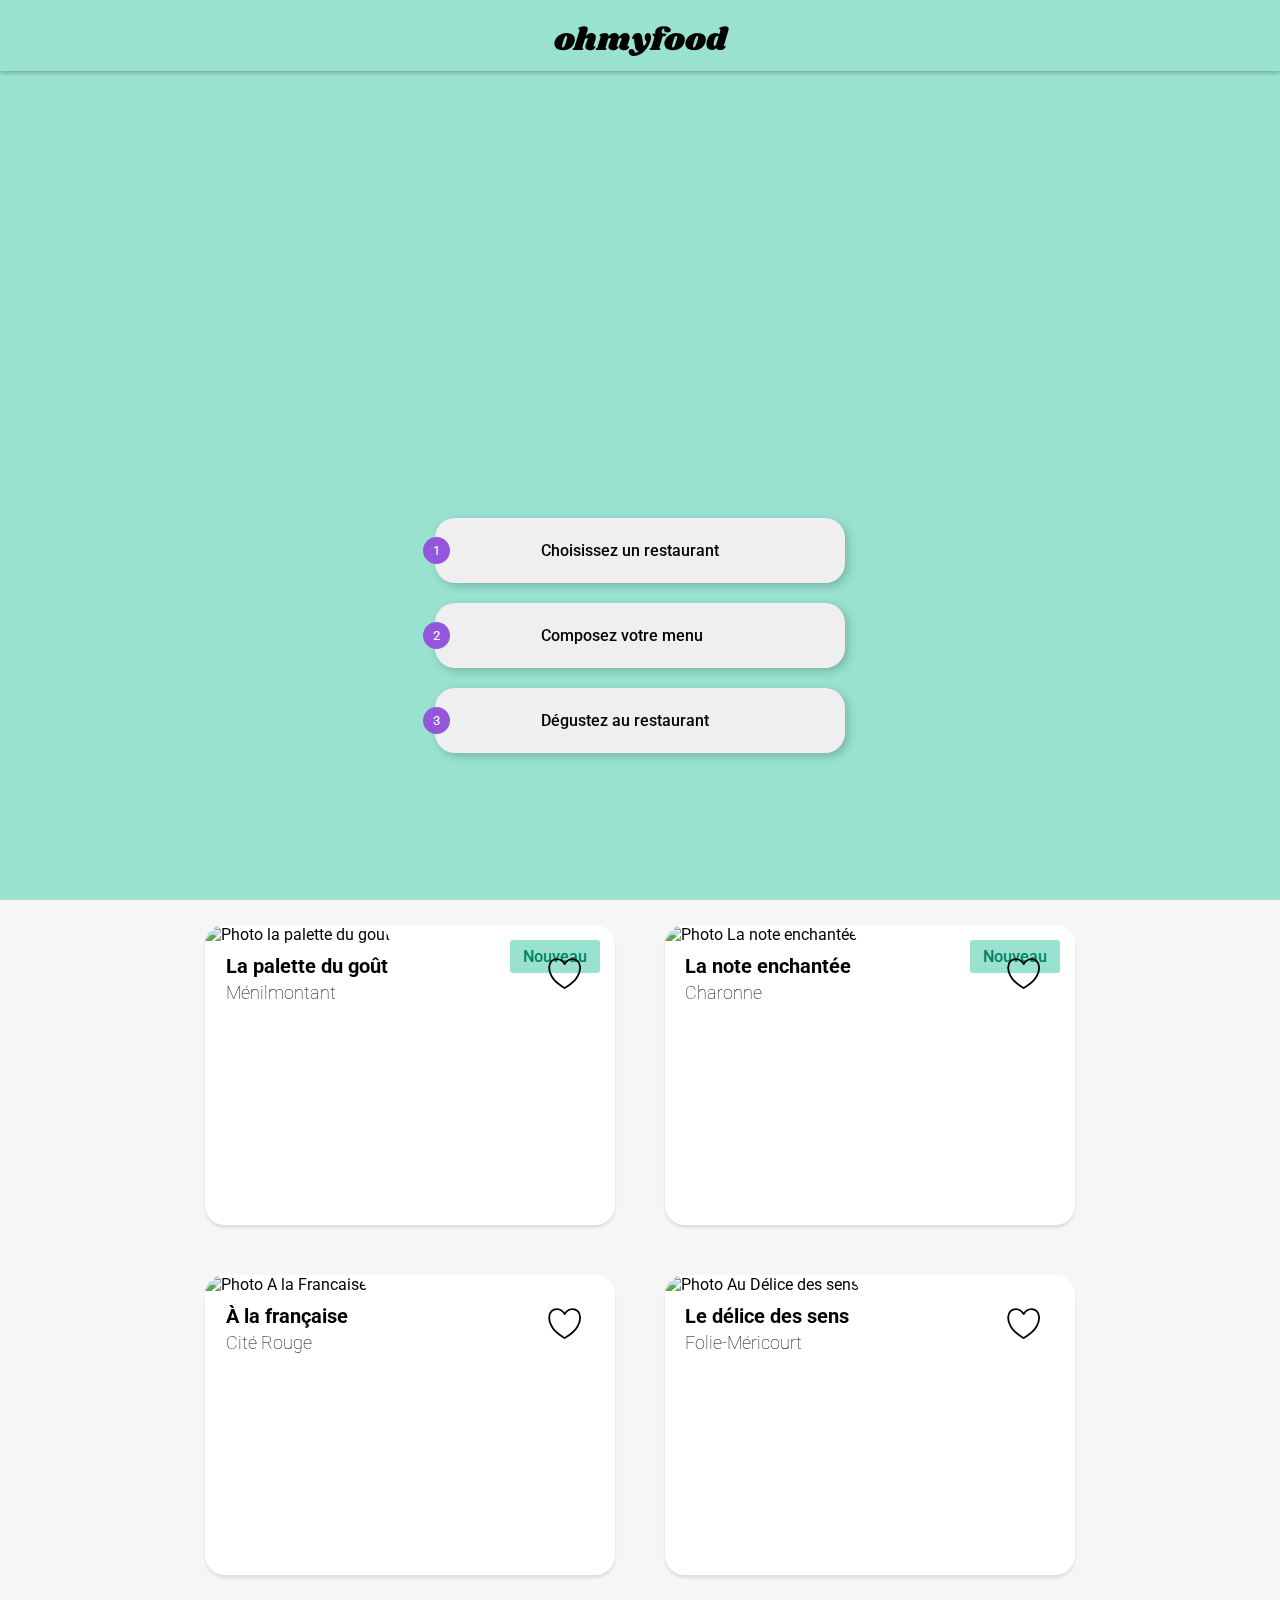
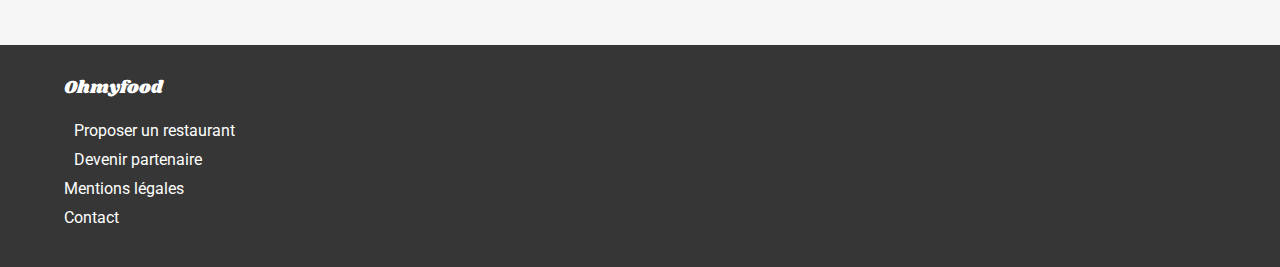
==== commit 08228d35: "Last Fix" ====
--- a/index.html
+++ b/index.html
@@ -44,8 +44,10 @@
     <section class="banner">
         <div class="localisation">
             <div class="loc-block">
-                <i class="fas fa-map-marker-alt"></i>
-                <p class="loca-txt">Paris, Belleville</p>
+                <div>
+                    <i class="fas fa-map-marker-alt"></i>
+                    <p class="loca-txt">Paris, Belleville</p>
+                </div>
             </div>
         </div>
         <div class="exploration">
@@ -60,7 +62,7 @@
     <main class="main-index">
         <div class="fonctionnement container">
             <h1>Fonctionnement</h1>
-            <button class="btn-fonction">
+            <button class="btn-fonction ">
                 <span class="number">1</span>
                 <i class="fas fa-mobile-alt fa-lg logo-fonction"></i>
                 <p>Choisissez un restaurant</p>
@@ -90,13 +92,18 @@
                                 <p>Ménilmontant</p>
                             </div>
                             <div class="like-box">
-                                <svg class="card-like menu-like" width="100%" height="100%" viewBox="0 0 2481 3508"
-                                    version="1.1" xmlns="http://www.w3.org/2000/svg"
-                                    xmlns:xlink="http://www.w3.org/1999/xlink" xml:space="preserve"
-                                    xmlns:serif="http://www.serif.com/"
-                                    style="fill-rule:evenodd;clip-rule:evenodd;stroke-linecap:round;stroke-linejoin:round;stroke-miterlimit:1.5;">
-                                    <g class="like-inside" transform="matrix(1.59847,0,0,1.40465,-76.1144,-118.406)">
-                                        <path
+                                <svg class="card-like" width="100%" height="100%" viewBox="0 0 2481 3508" version="1.1"
+                                    xmlns="http://www.w3.org/2000/svg" xmlns:xlink="http://www.w3.org/1999/xlink"
+                                    xml:space="preserve" xmlns:serif="http://www.serif.com/"
+                                    style="fill-rule:evenodd;clip-rule:evenodd;stroke-linecap:round;stroke-linejoin:round;stroke-miterlimit:1.5;">
+                                    <g transform="matrix(1.59847,0,0,1.40465,-76.1144,-118.406)">
+                                        <defs>
+                                            <linearGradient id="grad2" x1="0%" y1="0%" x2="0%" y2="100%">
+                                                <stop offset="10%" class="color-start"></stop>
+                                                <stop offset="80%" class="color-stop"></stop>
+                                            </linearGradient>
+                                        </defs>
+                                        <path id="like-inside"
                                             d="M808.205,592.193C951.578,292.613 1238.32,292.613 1381.7,442.403C1525.08,592.193 1525.08,891.773 1381.7,1191.35C1281.34,1416.04 1023.26,1640.72 808.205,1790.51C593.145,1640.72 335.074,1416.04 234.712,1191.35C91.339,891.773 91.339,592.193 234.712,442.403C378.086,292.613 664.832,292.613 808.205,592.193Z" />
                                     </g>
                                 </svg>
@@ -112,13 +119,18 @@
                                 <p>Charonne</p>
                             </div>
                             <div class="like-box">
-                                <svg class="card-like menu-like" width="100%" height="100%" viewBox="0 0 2481 3508"
-                                    version="1.1" xmlns="http://www.w3.org/2000/svg"
-                                    xmlns:xlink="http://www.w3.org/1999/xlink" xml:space="preserve"
-                                    xmlns:serif="http://www.serif.com/"
-                                    style="fill-rule:evenodd;clip-rule:evenodd;stroke-linecap:round;stroke-linejoin:round;stroke-miterlimit:1.5;">
-                                    <g class="like-inside" transform="matrix(1.59847,0,0,1.40465,-76.1144,-118.406)">
-                                        <path
+                                <svg class="card-like" width="100%" height="100%" viewBox="0 0 2481 3508" version="1.1"
+                                    xmlns="http://www.w3.org/2000/svg" xmlns:xlink="http://www.w3.org/1999/xlink"
+                                    xml:space="preserve" xmlns:serif="http://www.serif.com/"
+                                    style="fill-rule:evenodd;clip-rule:evenodd;stroke-linecap:round;stroke-linejoin:round;stroke-miterlimit:1.5;">
+                                    <g transform="matrix(1.59847,0,0,1.40465,-76.1144,-118.406)">
+                                        <defs>
+                                            <linearGradient id="grad2" x1="0%" y1="0%" x2="0%" y2="100%">
+                                                <stop offset="10%" class="color-start"></stop>
+                                                <stop offset="80%" class="color-stop"></stop>
+                                            </linearGradient>
+                                        </defs>
+                                        <path id="like-inside"
                                             d="M808.205,592.193C951.578,292.613 1238.32,292.613 1381.7,442.403C1525.08,592.193 1525.08,891.773 1381.7,1191.35C1281.34,1416.04 1023.26,1640.72 808.205,1790.51C593.145,1640.72 335.074,1416.04 234.712,1191.35C91.339,891.773 91.339,592.193 234.712,442.403C378.086,292.613 664.832,292.613 808.205,592.193Z" />
                                     </g>
                                 </svg>
@@ -133,13 +145,18 @@
                                 <p>Cité Rouge</p>
                             </div>
                             <div class="like-box">
-                                <svg class="card-like menu-like" width="100%" height="100%" viewBox="0 0 2481 3508"
-                                    version="1.1" xmlns="http://www.w3.org/2000/svg"
-                                    xmlns:xlink="http://www.w3.org/1999/xlink" xml:space="preserve"
-                                    xmlns:serif="http://www.serif.com/"
-                                    style="fill-rule:evenodd;clip-rule:evenodd;stroke-linecap:round;stroke-linejoin:round;stroke-miterlimit:1.5;">
-                                    <g class="like-inside" transform="matrix(1.59847,0,0,1.40465,-76.1144,-118.406)">
-                                        <path
+                                <svg class="card-like" width="100%" height="100%" viewBox="0 0 2481 3508" version="1.1"
+                                    xmlns="http://www.w3.org/2000/svg" xmlns:xlink="http://www.w3.org/1999/xlink"
+                                    xml:space="preserve" xmlns:serif="http://www.serif.com/"
+                                    style="fill-rule:evenodd;clip-rule:evenodd;stroke-linecap:round;stroke-linejoin:round;stroke-miterlimit:1.5;">
+                                    <g transform="matrix(1.59847,0,0,1.40465,-76.1144,-118.406)">
+                                        <defs>
+                                            <linearGradient id="grad2" x1="0%" y1="0%" x2="0%" y2="100%">
+                                                <stop offset="10%" class="color-start"></stop>
+                                                <stop offset="80%" class="color-stop"></stop>
+                                            </linearGradient>
+                                        </defs>
+                                        <path id="like-inside"
                                             d="M808.205,592.193C951.578,292.613 1238.32,292.613 1381.7,442.403C1525.08,592.193 1525.08,891.773 1381.7,1191.35C1281.34,1416.04 1023.26,1640.72 808.205,1790.51C593.145,1640.72 335.074,1416.04 234.712,1191.35C91.339,891.773 91.339,592.193 234.712,442.403C378.086,292.613 664.832,292.613 808.205,592.193Z" />
                                     </g>
                                 </svg>
@@ -155,13 +172,18 @@
                                 <p>Folie-Méricourt</p>
                             </div>
                             <div class="like-box">
-                                <svg class="card-like menu-like" width="100%" height="100%" viewBox="0 0 2481 3508"
-                                    version="1.1" xmlns="http://www.w3.org/2000/svg"
-                                    xmlns:xlink="http://www.w3.org/1999/xlink" xml:space="preserve"
-                                    xmlns:serif="http://www.serif.com/"
-                                    style="fill-rule:evenodd;clip-rule:evenodd;stroke-linecap:round;stroke-linejoin:round;stroke-miterlimit:1.5;">
-                                    <g class="like-inside" transform="matrix(1.59847,0,0,1.40465,-76.1144,-118.406)">
-                                        <path
+                                <svg class="card-like" width="100%" height="100%" viewBox="0 0 2481 3508" version="1.1"
+                                    xmlns="http://www.w3.org/2000/svg" xmlns:xlink="http://www.w3.org/1999/xlink"
+                                    xml:space="preserve" xmlns:serif="http://www.serif.com/"
+                                    style="fill-rule:evenodd;clip-rule:evenodd;stroke-linecap:round;stroke-linejoin:round;stroke-miterlimit:1.5;">
+                                    <g transform="matrix(1.59847,0,0,1.40465,-76.1144,-118.406)">
+                                        <defs>
+                                            <linearGradient id="grad2" x1="0%" y1="0%" x2="0%" y2="100%">
+                                                <stop offset="10%" class="color-start"></stop>
+                                                <stop offset="80%" class="color-stop"></stop>
+                                            </linearGradient>
+                                        </defs>
+                                        <path id="like-inside"
                                             d="M808.205,592.193C951.578,292.613 1238.32,292.613 1381.7,442.403C1525.08,592.193 1525.08,891.773 1381.7,1191.35C1281.34,1416.04 1023.26,1640.72 808.205,1790.51C593.145,1640.72 335.074,1416.04 234.712,1191.35C91.339,891.773 91.339,592.193 234.712,442.403C378.086,292.613 664.832,292.613 808.205,592.193Z" />
                                     </g>
                                 </svg>
@@ -176,7 +198,7 @@
 
     <footer>
         <div class="footer-content">
-            <h1>Ohmyfood</h1>
+            <p>Ohmyfood</p>
             <a href="#"><i class="fas fa-utensils fa-sm footer-icon"></i> Proposer un restaurant</a>
             <a href="#"><i class="fas fa-hands-helping fa-xs footer-icon"></i>Devenir partenaire</a>
             <a href="#">Mentions légales</a>
--- a/CSS/style.css
+++ b/CSS/style.css
@@ -15,8 +15,6 @@
   background-color: #99E2D0;
   -webkit-animation: LoaderBar 4s;
           animation: LoaderBar 4s;
-  -webkit-animation-delay: .3s;
-          animation-delay: .3s;
   -webkit-animation-fill-mode: both;
           animation-fill-mode: both;
 }
@@ -149,23 +147,28 @@
   display: -webkit-box;
   display: -ms-flexbox;
   display: flex;
-  -webkit-box-orient: horizontal;
-  -webkit-box-direction: normal;
-      -ms-flex-direction: row;
-          flex-direction: row;
-  -ms-flex-line-pack: center;
-      align-content: center;
   -webkit-box-pack: center;
       -ms-flex-pack: center;
           justify-content: center;
-  -webkit-box-align: center;
-      -ms-flex-align: center;
-          align-items: center;
-  gap: 10px;
-}
-
-.loca-txt {
-  font-weight: normal;
+}
+
+.loc-block div {
+  display: -webkit-box;
+  display: -ms-flexbox;
+  display: flex;
+  -webkit-box-orient: horizontal;
+  -webkit-box-direction: normal;
+      -ms-flex-direction: row;
+          flex-direction: row;
+  -webkit-box-pack: center;
+      -ms-flex-pack: center;
+          justify-content: center;
+  width: 40%;
+}
+
+.loc-block div i {
+  position: relative;
+  left: -10px;
 }
 
 /* Exploration */
@@ -198,7 +201,7 @@
   border: none;
   text-decoration: none;
   font-weight: 500;
-  font-size: 16;
+  font-size: 16px;
   color: #fff;
   border-radius: 100px;
   padding: 15px 20px;
@@ -302,11 +305,13 @@
 .logo-fonction {
   color: #808080;
   margin-left: 35px;
+  position: absolute;
 }
 
 .btn-fonction p {
   font-size: 16px;
   font-weight: 500;
+  margin-left: 80px;
 }
 
 /* Restaurant List Block */
@@ -406,20 +411,56 @@
   cursor: pointer;
 }
 
-.like-box:hover {
-  stroke: red;
-  fill: red;
-}
-
-#like-inside:hover {
-  background: linear-gradient(162deg, #ff79da 0%, #9356dc 100%);
-}
-
 .card-like {
   fill: none;
   stroke: black;
   stroke-width: 80.75px;
   padding-top: 5px;
+}
+
+.card-like :hover {
+  -webkit-animation: FillLike 0.9s;
+          animation: FillLike 0.9s;
+  -webkit-animation-timing-function: cubic-bezier(0.4, 0, 1, 1);
+          animation-timing-function: cubic-bezier(0.4, 0, 1, 1);
+  -webkit-animation-fill-mode: forwards;
+          animation-fill-mode: forwards;
+}
+
+/* Animation for the Like */
+@-webkit-keyframes FillLike {
+  from {
+    opacity: 0;
+    fill: url(#grad2);
+    stroke: url(#grad2);
+  }
+  to {
+    opacity: 1;
+    fill: url(#grad2);
+    stroke: url(#grad2);
+  }
+}
+@keyframes FillLike {
+  from {
+    opacity: 0;
+    fill: url(#grad2);
+    stroke: url(#grad2);
+  }
+  to {
+    opacity: 1;
+    fill: url(#grad2);
+    stroke: url(#grad2);
+  }
+}
+
+.color-start {
+  stop-color: #ff79da;
+  stop-opacity: 1;
+}
+
+.color-stop {
+  stop-color: #9356dc;
+  stop-opacity: 1;
 }
 
 /* Etiquette New */
@@ -459,7 +500,7 @@
   gap: 10px;
 }
 
-.footer-content h1 {
+.footer-content p {
   font-family: "Shrikhand", cursive;
   font-size: 18px;
   font-weight: 200;
@@ -482,24 +523,9 @@
 
 /*------- Style For MENU --------*/
 /* Header Menu */
-.header-menu {
-  display: -webkit-box;
-  display: -ms-flexbox;
-  display: flex;
-  -webkit-box-orient: horizontal;
-  -webkit-box-direction: normal;
-      -ms-flex-direction: row;
-          flex-direction: row;
-  -webkit-box-align: center;
-      -ms-flex-align: center;
-          align-items: center;
-  -webkit-box-pack: start;
-      -ms-flex-pack: start;
-          justify-content: flex-start;
-  gap: 65px;
-}
-
 .retour-menu {
+  position: absolute;
+  padding: 15px 15px;
   color: #000;
   margin-left: 15px;
 }
@@ -640,7 +666,7 @@
 }
 
 .plat-content {
-  width: 90%;
+  width: 100%;
   height: 100%;
   margin: auto;
   display: -webkit-box;
@@ -659,22 +685,32 @@
 }
 
 .plat-txt {
-  width: 81%;
+  -webkit-box-flex: 2;
+      -ms-flex-positive: 2;
+          flex-grow: 2;
+  white-space: nowrap;
+  overflow: hidden;
+  padding-left: 10px;
+  text-overflow: ellipsis;
+}
+
+.plat-price {
+  -ms-flex-negative: 1;
+      flex-shrink: 1;
+  margin-left: 10px;
+  margin-right: 20px;
+}
+
+.plat-content h3 {
+  font-weight: 500;
+  font-size: 16px;
   white-space: nowrap;
   overflow: hidden;
   text-overflow: ellipsis;
 }
 
-.plat-content h3 {
-  font-weight: 500;
-  font-size: 18px;
-  white-space: nowrap;
-  overflow: hidden;
-  text-overflow: ellipsis;
-}
-
 .plat-content p {
-  font-size: 15px;
+  font-size: 14px;
   font-weight: lighter;
   white-space: nowrap;
   overflow: hidden;
@@ -709,18 +745,18 @@
 }
 
 .delay1 {
-  -webkit-animation-delay: .1s;
-          animation-delay: .1s;
-}
-
-.delay2 {
   -webkit-animation-delay: .2s;
           animation-delay: .2s;
 }
 
-.delay3 {
+.delay2 {
   -webkit-animation-delay: .3s;
           animation-delay: .3s;
+}
+
+.delay3 {
+  -webkit-animation-delay: .4s;
+          animation-delay: .4s;
 }
 
 /* Animation for the Pop Menu */
@@ -761,6 +797,15 @@
   /* Index Page */
   .btn-fonction {
     width: 45%;
+  }
+  .btn-fonction p {
+    margin-left: 100px;
+  }
+  .fonctionnement h1 {
+    text-align: center;
+  }
+  .restaurant h1 {
+    text-align: center;
   }
   .restaurant-list {
     -webkit-box-orient: horizontal;
@@ -780,17 +825,8 @@
     margin: 20px;
   }
   /* Menu Page */
-  .header-menu {
-    display: -webkit-box;
-    display: -ms-flexbox;
-    display: flex;
-    -webkit-box-pack: center;
-        -ms-flex-pack: center;
-            justify-content: center;
-    gap: 0;
-  }
   .header-menu a {
-    padding: 0 45px 0 0;
+    padding: 0 45px 0 40px;
   }
   .card-plat .plat-selected {
     margin: 0 -92px 0 -84px;
@@ -808,7 +844,7 @@
     margin: auto;
   }
   .container .btn-fonction {
-    width: 45%;
+    width: 40%;
   }
   .container .restaurant-list {
     width: 100%;
@@ -817,17 +853,6 @@
     width: 40%;
   }
   /* Menu Page */
-  .header-menu {
-    display: -webkit-box;
-    display: -ms-flexbox;
-    display: flex;
-    -webkit-box-pack: center;
-        -ms-flex-pack: center;
-            justify-content: center;
-  }
-  .header-menu a {
-    padding: 0 35px 0 0;
-  }
   .menu-titre {
     -webkit-box-pack: center;
         -ms-flex-pack: center;
